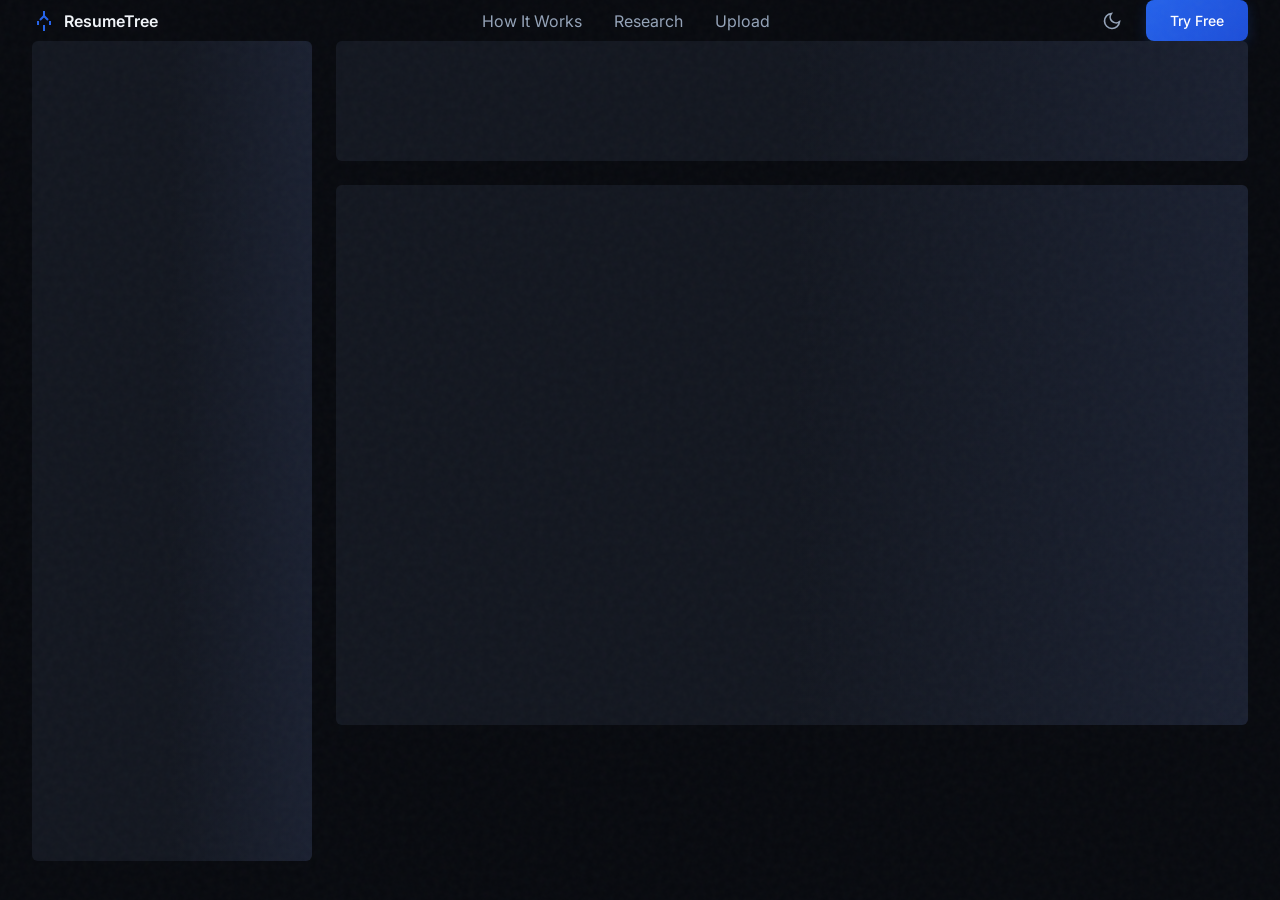
==== frontend/results.html @ 49d578b4 "api linked" ====
<!DOCTYPE html>
<html lang="en" class="dark">
<head>
    <meta charset="UTF-8">
    <meta name="viewport" content="width=device-width, initial-scale=1.0">
    <title>Evaluation Results - ResumeTree</title>
    <link href="https://fonts.googleapis.com/css2?family=Fraunces:ital,wght@0,700;1,300&family=Inter:wght@400;500;600;700&family=JetBrains+Mono:wght@400;600&display=swap" rel="stylesheet">
    <link rel="stylesheet" href="css/global.css">
</head>
<body class="bg-base text-primary font-body antialiased min-h-screen col transition-colors">
    <div class="noise-overlay"></div>
    
<nav class="navbar" id="navbar">
  <div class="nav-container row space-between items-center px-lg h-16 w-full max-w-7xl mx-auto">
    <a href="index.html" class="logo row items-center gap-2 text-primary font-600 font-body">
      <svg width="24" height="24" viewBox="0 0 24 24" fill="none" stroke="var(--blue-500)" stroke-width="2"><path d="M12 22v-6"></path><path d="M16 11l-4-4-4 4"></path><path d="M12 2v5"></path><path d="M6 16v-4"></path><path d="M18 16v-4"></path></svg>
      ResumeTree
    </a>
    <div class="nav-links row gap-8 display-md">
      <a href="howitworks.html" class="text-secondary hover-primary">How It Works</a>
      <a href="research.html" class="text-secondary hover-primary">Research</a>
      <a href="upload.html" class="text-secondary hover-primary">Upload</a>
    </div>
    <div class="nav-actions row items-center gap-4">
      <button id="theme-toggle" class="icon-btn text-secondary hover-primary">
        <svg id="moon-icon" viewBox="0 0 24 24" width="20" height="20" fill="none" stroke="currentColor" stroke-width="2"><path d="M21 12.79A9 9 0 1 1 11.21 3 7 7 0 0 0 21 12.79z"></path></svg>
        <svg id="sun-icon" viewBox="0 0 24 24" width="20" height="20" fill="none" stroke="currentColor" stroke-width="2" style="display:none;"><circle cx="12" cy="12" r="5"></circle><line x1="12" y1="1" x2="12" y2="3"></line><line x1="12" y1="21" x2="12" y2="23"></line><line x1="4.22" y1="4.22" x2="5.64" y2="5.64"></line><line x1="18.36" y1="18.36" x2="19.78" y2="19.78"></line><line x1="1" y1="12" x2="3" y2="12"></line><line x1="21" y1="12" x2="23" y2="12"></line><line x1="4.22" y1="19.78" x2="5.64" y2="18.36"></line><line x1="18.36" y1="5.64" x2="19.78" y2="4.22"></line></svg>
      </button>
      <a href="upload.html" class="btn btn-primary">Try Free</a>
    </div>
  </div>
</nav>
<div id="toast-container" class="fixed bottom-lg right-lg col gap-2 z-50"></div>

    <main id="main-content" class="flex-1 w-full relative z-10 page-transition pt-16">
        
<div id="results-skeleton" class="row h-full w-full gap-6 px-lg pt-4" style="height: calc(100vh - 80px);">
    <div class="skeleton" style="width: 280px; height: 100%;"></div>
    <div class="col flex-1 gap-6">
        <div class="skeleton" style="width: 100%; height: 120px;"></div>
        <div class="skeleton" style="width: 100%; height: 60vh;"></div>
    </div>
</div>

<div id="results-content" class="row h-full w-full max-w-[1400px] mx-auto gap-8 px-4 md:px-lg hidden relative">
    
    <!-- Left Sidebar: Tree Visualizer -->
    <aside class="w-[280px] h-full fixed md:relative bottom-0 bg-surface md:bg-transparent z-40 border-r border-border md:border-none p-4 md:p-0 col overflow-y-auto" style="max-height: 80vh;">
        <h3 class="font-600 text-sm mb-4 text-tertiary tracking-wider uppercase">Resume Tree</h3>
        <div id="tree-container" class="col gap-1 text-sm font-mono">
            <!-- Populated by JS -->
        </div>
    </aside>

    <!-- Main Panel -->
    <div class="flex-1 col pb-xl gap-8">
        
        <!-- Top Bar content implicitly handled by page structure -->
        <header class="row space-between items-center card border-blue-500/30" style="background: linear-gradient(135deg, rgba(37,99,235,0.05) 0%, var(--bg-card) 100%);">
            <div>
                <h1 id="cand-name" class="font-display text-3xl text-primary font-400">Candidate Evaluation</h1>
                <p id="cand-role" class="text-secondary mt-1">Mid Level Backend Engineer</p>
            </div>
            <div class="row gap-4">
                <a href="feedback.html" class="btn btn-primary shadow-glow">Get Feedback &rarr;</a>
            </div>
        </header>

        <!-- Dashboard -->
        <div class="row flex-wrap gap-8">
            <!-- Gauge Card -->
            <div class="card col items-center justify-center p-8 w-full md:w-auto">
                <div class="relative w-[200px] h-[200px]">
                    <svg viewBox="0 0 100 100" class="w-full h-full transform -rotate-90 stroke-current text-border">
                        <circle cx="50" cy="50" r="40" fill="none" stroke-width="8" />
                    </svg>
                    <svg viewBox="0 0 100 100" class="absolute top-0 left-0 w-full h-full transform -rotate-90 stroke-current">
                        <circle id="score-arc" cx="50" cy="50" r="40" fill="none" stroke-width="8" stroke-linecap="round" stroke-dasharray="251.2" stroke-dashoffset="251.2" />
                    </svg>
                    <div class="absolute top-0 left-0 w-full h-full col items-center justify-center">
                        <div class="row items-baseline"><span id="score-text" class="font-mono font-600 text-5xl">0</span><span class="text-tertiary">/100</span></div>
                        <span id="score-status" class="text-xs font-500 tracking-wide mt-1">Evaluating...</span>
                    </div>
                </div>
            </div>

            <!-- Dimensions -->
            <div class="card flex-1 col justify-center py-6 px-8 gap-6">
                <h3 class="font-600 text-sm mb-2 text-primary">Dimension Scores</h3>
                <div id="dimensions-container" class="col gap-4">
                    <!-- Populated by JS -->
                </div>
            </div>
        </div>

        <!-- Requirements -->
        <div class="col mt-8">
            <h2 class="font-600 text-xl mb-6 text-primary">Requirement Alignment</h2>
            <div class="col gap-4" id="reqs-container">
                <!-- Populated by JS -->
            </div>
        </div>
    </div>
</div>

    </main>
    
    <script src="js/global.js"></script>
    <script src="js/api.js"></script>
    <script src="js/pages/results.js"></script>
</body>
</html>
---- frontend/css/global.css ----
:root {
  --bg-base: #080A0F; --bg-surface: #0D1017; --bg-card: #131720; --bg-elevated: #1A2030; --bg-border: #1E2535;
  --blue-500: #2563EB; --blue-400: #3B82F6; --blue-glow: rgba(37,99,235,0.2);
  --mint-500: #10B981; --mint-400: #34D399; --amber-500: #F59E0B; --red-500: #EF4444; --purple-500: #8B5CF6;
  --text-primary: #F1F5F9; --text-secondary: #94A3B8; --text-tertiary: #475569; --text-accent: #3B82F6;
  --ease-out: cubic-bezier(0,0,0.2,1); --ease-spring: cubic-bezier(0.34,1.56,0.64,1); --ease-smooth: cubic-bezier(0.25,0.46,0.45,0.94);
}
:root.light {
  --bg-base: #FAFAFA; --bg-surface: #FFFFFF; --bg-card: #F8FAFC; --bg-elevated: #F1F5F9; --bg-border: #E2E8F0;
  --text-primary: #0F172A; --text-secondary: #475569; --text-tertiary: #94A3B8;
}
* { margin:0; padding:0; box-sizing: border-box; transition: background-color 300ms, border-color 300ms, color 300ms; }
html { scroll-behavior: smooth; }
body { background: var(--bg-base); color: var(--text-primary); font-family: 'Inter', sans-serif; -webkit-font-smoothing: antialiased; }
::selection { background: var(--blue-glow); color: var(--text-primary); }
::-webkit-scrollbar { width: 6px; }
::-webkit-scrollbar-track { background: var(--bg-base); }
::-webkit-scrollbar-thumb { background: var(--bg-border); border-radius: 3px; }
::-webkit-scrollbar-thumb:hover { background: var(--blue-500); }
*:focus-visible { outline: 2px solid var(--blue-400); outline-offset: 2px; }

/* Utilities */
.col { display: flex; flex-direction: column; } .row { display: flex; flex-direction: row; }
.items-center { align-items: center; } .items-start { align-items: flex-start; } .justify-center { justify-content: center; } .space-between { justify-content: space-between; }
.flex-1 { flex: 1; } .w-full { width: 100%; } .h-full { height: 100%; } .h-screen { height: 100vh; }
.max-w-7xl { max-width: 1280px; } .max-w-3xl { max-width: 760px; } .max-w-md { max-width: 560px; } .mx-auto { margin-left: auto; margin-right: auto; }
.gap-2 { gap: 8px; } .gap-4 { gap: 16px; } .gap-6 { gap: 24px; } .gap-8 { gap: 32px; }
.p-4 { padding: 16px; } .p-6 { padding: 24px; } .p-8 { padding: 32px; } .px-lg { padding-left: 32px; padding-right: 32px; }
.py-lg { padding-top: 32px; padding-bottom: 32px; } .pt-xl { padding-top: 64px; } .pb-xl { padding-bottom: 64px; }
.mt-4 { margin-top: 16px; } .mt-8 { margin-top: 32px; } .mb-2 { margin-bottom: 8px; } .mb-4 { margin-bottom: 16px; } .mb-8 { margin-bottom: 32px; }
.mt-xl { margin-top: 64px; } .mb-xl { margin-bottom: 64px; }
.text-center { text-align: center; }
.font-display { font-family: 'Fraunces', serif; } .font-body { font-family: 'Inter', sans-serif; } .font-mono { font-family: 'JetBrains Mono', monospace; font-size: 13px; }
.text-xs { font-size: 12px; } .text-sm { font-size: 14px; } .text-base { font-size: 16px; } .text-lg { font-size: 20px; } .text-xl { font-size: 24px; } .text-2xl { font-size: 32px; }
.font-500 { font-weight: 500; } .font-600 { font-weight: 600; }
.text-primary { color: var(--text-primary); } .text-secondary { color: var(--text-secondary); } .text-tertiary { color: var(--text-tertiary); } .text-accent { color: var(--text-accent); }
.text-red { color: var(--red-500); } .text-amber { color: var(--amber-500); } .text-mint { color: var(--mint-500); } .text-blue { color: var(--blue-500); }
.bg-base { background: var(--bg-base); } .bg-surface { background: var(--bg-surface); } .bg-card { background: var(--bg-card); border: 1px solid var(--bg-border); }
.border-b { border-bottom: 1px solid var(--bg-border); } .border-t { border-top: 1px solid var(--bg-border); } .border { border: 1px solid var(--bg-border); }
.rounded-sm { border-radius: 6px; } .rounded-md { border-radius: 10px; } .rounded-lg { border-radius: 16px; } .rounded-full { border-radius: 999px; }
.relative { position: relative; } .absolute { position: absolute; } .fixed { position: fixed; }
.z-10 { z-index: 10; } .z-50 { z-index: 50; }
.hidden { display: none !important; }
a { text-decoration: none; color: inherit; } .cursor-pointer { cursor: pointer; } 
ul { list-style: none; }

/* Effects */
.noise-overlay { position: fixed; top: 0; left: 0; width: 100vw; height: 100vh; pointer-events: none; z-index: 50; opacity: 0.03; background-image: url('data:image/svg+xml;utf8,%3Csvg viewBox="0 0 200 200" xmlns="http://www.w3.org/2000/svg"%3E%3Cfilter id="noiseFilter"%3E%3CfeTurbulence type="fractalNoise" baseFrequency="0.65" numOctaves="3" stitchTiles="stitch"/%3E%3C/filter%3E%3Crect width="100%25" height="100%25" filter="url(%23noiseFilter)"/%3E%3C/svg%3E'); }
.glass-nav { background: rgba(13, 16, 23, 0.7); backdrop-filter: blur(20px); border-bottom: 1px solid var(--bg-border); position: fixed; top:0; width:100%; z-index: 40; transition: background 0.3s, border-color 0.3s; }
.glass-nav.scrolled { background: rgba(13, 16, 23, 0.95); }
.light .glass-nav { background: rgba(255, 255, 255, 0.7); } .light .glass-nav.scrolled { background: rgba(255, 255, 255, 0.95); }

/* Components */
.btn { display: inline-flex; align-items: center; justify-center; padding: 12px 24px; border-radius: 8px; font-weight: 500; font-size: 14px; cursor: pointer; transition: all 150ms var(--ease-out); border:none; color: white;}
.btn-primary { background: linear-gradient(135deg, var(--blue-500), #1D4ED8); box-shadow: 0 4px 14px var(--blue-glow); }
.btn-primary:hover { background: var(--blue-400); box-shadow: 0 0 24px rgba(37,99,235,0.4); transform: translateY(-1px); }
.btn-primary:active { transform: translateY(0); }
.btn-ghost { background: transparent; border: 1px solid var(--bg-border); color: var(--text-primary); }
.btn-ghost:hover { background: var(--bg-elevated); }
.btn-danger { background: rgba(239,68,68,0.1); border: 1px solid rgba(239,68,68,0.3); color: var(--red-500); }
.icon-btn { background: transparent; border: none; padding: 8px; border-radius: 6px; cursor: pointer; color: var(--text-secondary); transition: background 150ms var(--ease-out); display: flex; align-items: center; justify-content: center; }
.icon-btn:hover { background: var(--bg-elevated); color: var(--text-primary); }

.card { background: var(--bg-card); border: 1px solid var(--bg-border); border-radius: 12px; padding: 24px; transition: all 200ms var(--ease-out); }
.card-hover:hover { background: var(--bg-elevated); border-color: rgba(37,99,235,0.3); box-shadow: 0 8px 32px rgba(0,0,0,0.3); }

/* Animations */
.animate-in { opacity: 0; transform: translateY(24px); animation: fadeUp 500ms var(--ease-out) forwards; }
@keyframes fadeUp { to { opacity: 1; transform: translateY(0); } }
.page-transition { opacity: 0; transform: translateY(8px); animation: pageEnter 300ms var(--ease-out) 50ms forwards; }
@keyframes pageEnter { to { opacity: 1; transform: translateY(0); } }

.skeleton { background: linear-gradient(90deg, var(--bg-card) 25%, var(--bg-elevated) 50%, var(--bg-card) 75%); background-size: 200% 100%; animation: shimmer 1.5s infinite; border-radius: 6px; min-height: 20px;}
@keyframes shimmer { 0% { background-position: 200% 0; } 100% { background-position: -200% 0; } }

/* Badges */
.badge { padding: 3px 10px; border-radius: 20px; font-weight: 500; font-size: 11px; white-space: nowrap; }
.badge-full { background: rgba(16,185,129,0.12); border: 1px solid rgba(16,185,129,0.3); color: var(--mint-400); }
.badge-partial { background: rgba(245,158,11,0.12); border: 1px solid rgba(245,158,11,0.3); color: var(--amber-500); }
.badge-none { background: rgba(239,68,68,0.12); border: 1px solid rgba(239,68,68,0.3); color: var(--red-500); }
.badge-high { background: var(--red-500); color: white; } .badge-medium { background: var(--amber-500); color: white; } .badge-low { background: var(--text-tertiary); color: white; }

/* Chips */
.chip { font-family: 'JetBrains Mono', monospace; font-size: 11px; border-radius: 4px; padding: 2px 8px; font-weight: 600; display: inline-block; white-space: nowrap;}
.chip-exp { background: rgba(37,99,235,0.1); border: 1px solid rgba(37,99,235,0.3); color: var(--blue-400); }
.chip-proj { background: rgba(139,92,246,0.1); border: 1px solid rgba(139,92,246,0.3); color: var(--purple-500); }
.chip-edu { background: rgba(16,185,129,0.1); border: 1px solid rgba(16,185,129,0.3); color: var(--mint-400); }
.chip-skill { background: rgba(245,158,11,0.1); border: 1px solid rgba(245,158,11,0.3); color: var(--amber-500); }

/* Toasts */
.toast { background: var(--bg-elevated); border: 1px solid var(--bg-border); padding: 16px; border-radius: 8px; box-shadow: 0 8px 32px rgba(0,0,0,0.3); transform: translateY(100px); opacity: 0; animation: toastIn 300ms var(--ease-spring) forwards; position: relative; overflow: hidden; min-width: 250px;}
.toast.out { animation: toastOut 300ms var(--ease-in) forwards; }
@keyframes toastIn { to { transform: translateY(0); opacity: 1; } } @keyframes toastOut { to { transform: translateY(50px); opacity: 0; } }
.toast-progress { position: absolute; bottom: 0; left: 0; height: 3px; background: var(--blue-500); width: 100%; transition: width linear; }
.toast.success .toast-progress { background: var(--mint-500); } .toast.error .toast-progress { background: var(--red-500); }

/* Specific Overrides */
input, textarea { background: var(--bg-card); border: 1px solid var(--bg-border); border-radius: 8px; padding: 14px 16px; color: var(--text-primary); font-family: 'Inter', sans-serif; resize: vertical; transition: border-color 0ms, box-shadow 0ms; }
input:focus, textarea:focus { outline: none; border-color: var(--blue-400); box-shadow: 0 0 0 4px var(--blue-glow); }

@media (max-width: 768px) { .display-md { display: none !important; } }
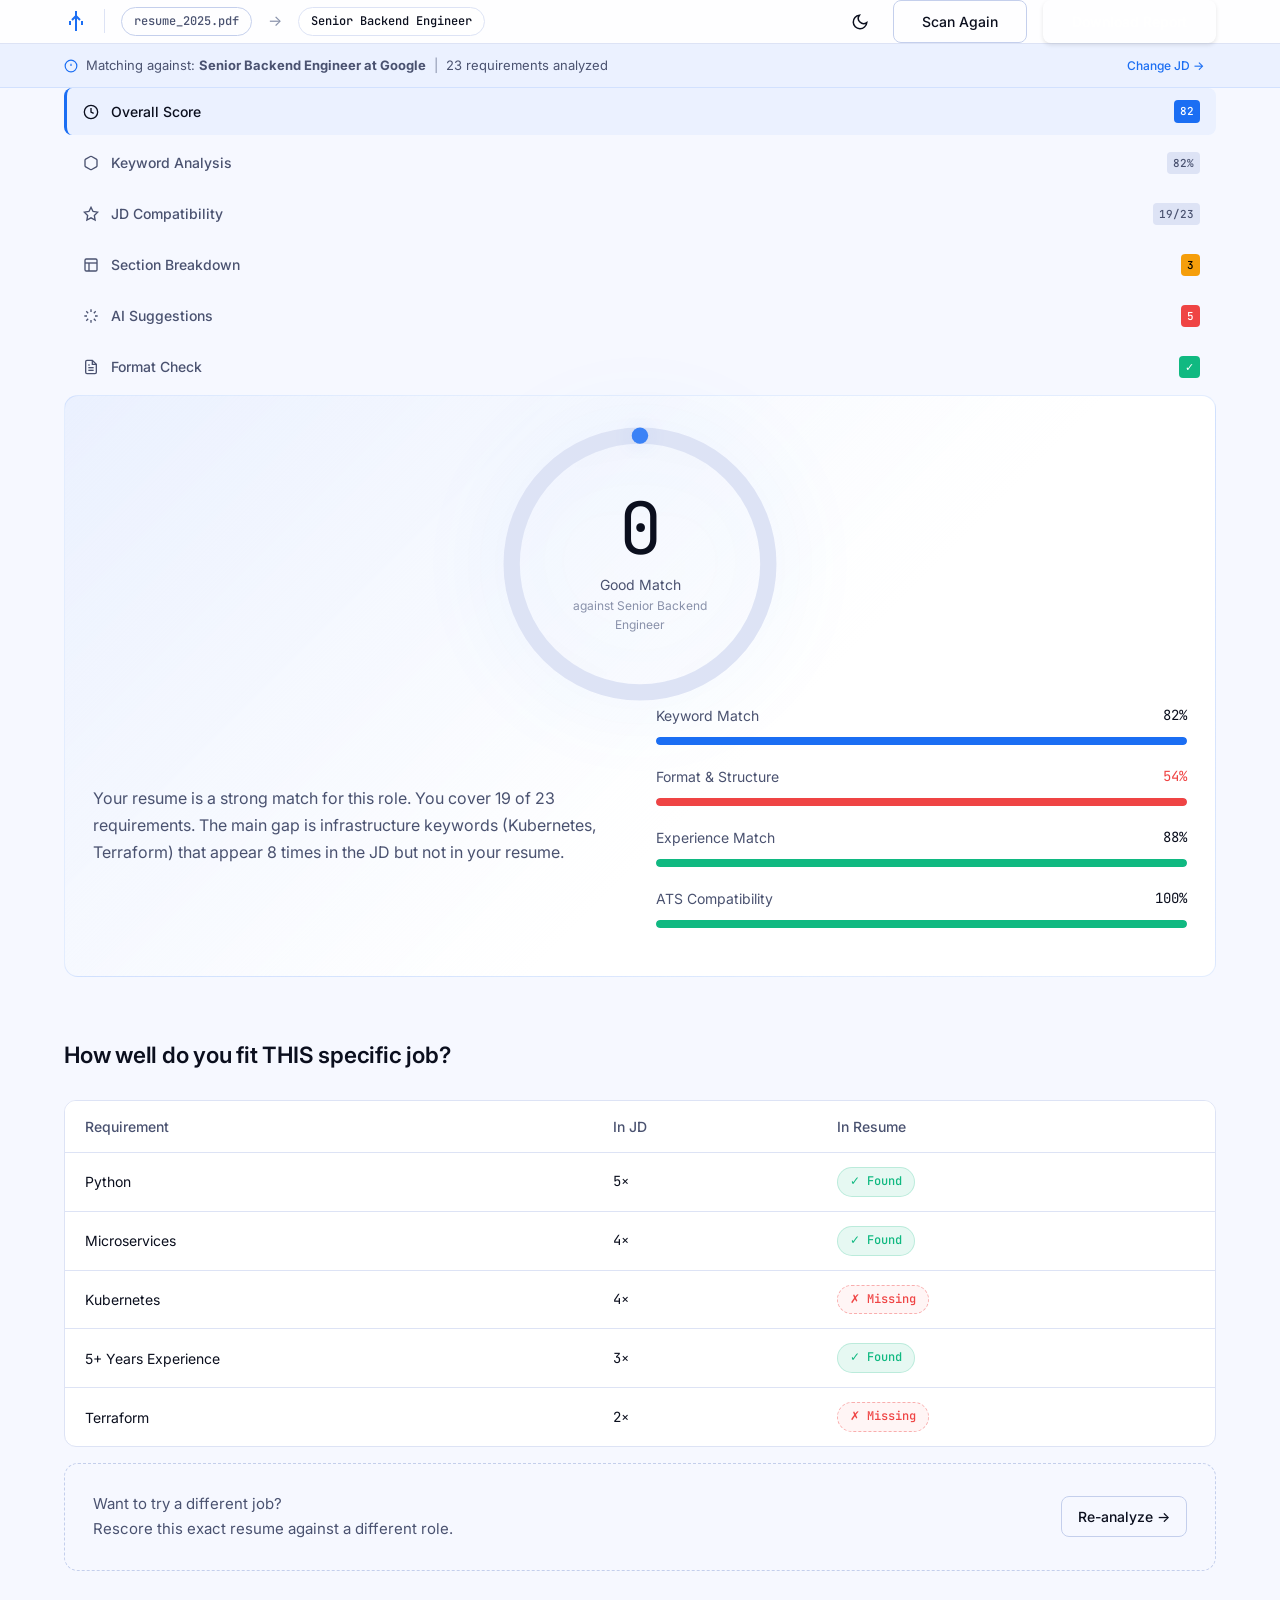
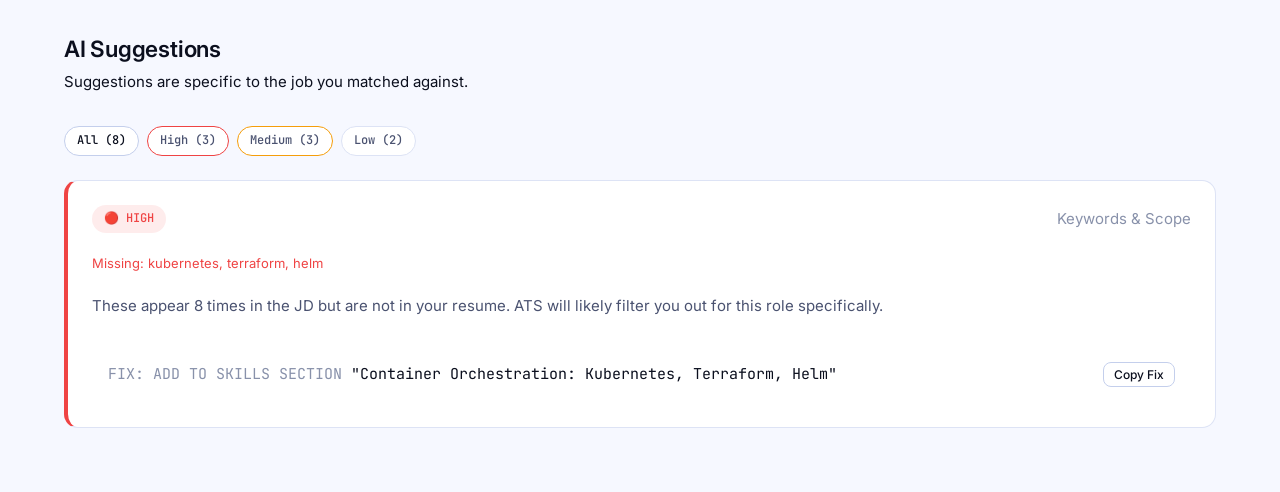
==== commit 4c994d7e: "frontend updated yet to complete" ====
--- a/frontend/results.html
+++ b/frontend/results.html
@@ -1,112 +1,285 @@
 <!DOCTYPE html>
-<html lang="en" class="dark">
+<html lang="en">
 <head>
-    <meta charset="UTF-8">
-    <meta name="viewport" content="width=device-width, initial-scale=1.0">
-    <title>Evaluation Results - ResumeTree</title>
-    <link href="https://fonts.googleapis.com/css2?family=Fraunces:ital,wght@0,700;1,300&family=Inter:wght@400;500;600;700&family=JetBrains+Mono:wght@400;600&display=swap" rel="stylesheet">
-    <link rel="stylesheet" href="css/global.css">
+  <meta charset="UTF-8">
+  <meta name="viewport" content="width=device-width, initial-scale=1.0">
+  <title>Match Results · ResumeTree</title>
+  
+  <script>
+    const saved = localStorage.getItem('resumetree-theme');
+    const system = window.matchMedia('(prefers-color-scheme: dark)').matches ? 'dark' : 'light';
+    if ((saved || system) === 'dark') document.documentElement.classList.add('dark');
+  </script>
+
+  <style>
+    :root { --base: #F6F8FF; --t1: #0B0F1E; }
+    :root.dark { --base: #07090F; --t1: #ECF0FA; }
+    body { background-color: var(--base); color: var(--t1); margin: 0; }
+  </style>
+
+  <link href="https://fonts.googleapis.com/css2?family=Instrument+Serif:ital@0;1&family=Inter:wght@400;500;600;700&family=JetBrains+Mono:wght@400;600&display=swap" rel="stylesheet">
+  <link rel="stylesheet" href="css/design-system.css">
+  <link rel="stylesheet" href="css/layout.css">
+  <link rel="stylesheet" href="css/components.css">
+  <link rel="stylesheet" href="css/animations.css">
+
+  <style>
+    .dashboard-layout { display: grid; grid-template-columns: 280px 1fr; gap: 40px; }
+    @media (max-width: 1023px) { .dashboard-layout { grid-template-columns: 1fr; } .sidebar { display: none; } }
+
+    .top-bar-sticky { position: sticky; top: 0; background: rgba(var(--surface-rgb, 12, 15, 25), 0.85); backdrop-filter: blur(20px); border-bottom: 1px solid var(--border); z-index: 100; }
+    .dark .top-bar-sticky { background: rgba(12, 15, 25, 0.85); }
+    html:not(.dark) .top-bar-sticky { background: rgba(255, 255, 255, 0.85); }
+
+    .jd-context-strip { background: var(--brand-soft); border-bottom: 1px solid var(--brand-glow); padding: 10px 0; font-size: 13px; }
+
+    .sidebar nav a { display: flex; align-items: center; justify-content: space-between; padding: 12px 16px; color: var(--t2); text-decoration: none; border-radius: 8px; font-size: 14px; font-weight: 500; border-left: 3px solid transparent; transition: background var(--t-fast); margin-bottom: 4px; }
+    .sidebar nav a:hover { background: var(--elevated); color: var(--t1); }
+    .sidebar nav a.active { background: var(--brand-soft); color: var(--t1); border-left: 3px solid var(--brand); }
+    .nav-badge { font-family: var(--font-mono); font-size: 11px; padding: 2px 6px; border-radius: 4px; background: var(--border); color: var(--t2); }
+    .sidebar nav a.active .nav-badge { background: var(--brand); color: #fff; }
+
+    /* Gauge Arc */
+    .gauge-wrapper { position: relative; width: 280px; height: 280px; margin: 0 auto; filter: drop-shadow(0 0 40px var(--brand-glow)); }
+    .gauge-svg { transform: rotate(-90deg); width: 100%; height: 100%; overflow: visible; }
+    .gauge-value { position: absolute; top: 50%; left: 50%; transform: translate(-50%, -50%); text-align: center; }
+    .gauge-number { font-family: var(--font-mono); font-size: 72px; font-weight: 400; line-height: 1; }
+
+    /* Dimension Bars */
+    .dim-bar-wrapper { margin-bottom: 20px; }
+    .dim-bar-title { display: flex; justify-content: space-between; margin-bottom: 10px; font-size: 14px; }
+    .dim-bar-track { width: 100%; height: 8px; background: var(--border); border-radius: 99px; overflow: hidden; }
+    .dim-bar-fill { height: 100%; border-radius: 99px; }
+
+    /* Data Table */
+    .data-table { width: 100%; border-collapse: separate; border-spacing: 0; background: var(--card); border-radius: 12px; border: 1px solid var(--border); overflow: hidden; }
+    .data-table th, .data-table td { padding: 14px 20px; border-bottom: 1px solid var(--border); text-align: left; font-size: 14px; }
+    .data-table th { background: var(--surface); color: var(--t2); font-weight: 500; }
+    .data-table tr:last-child td { border-bottom: none; }
+  </style>
 </head>
-<body class="bg-base text-primary font-body antialiased min-h-screen col transition-colors">
-    <div class="noise-overlay"></div>
-    
-<nav class="navbar" id="navbar">
-  <div class="nav-container row space-between items-center px-lg h-16 w-full max-w-7xl mx-auto">
-    <a href="index.html" class="logo row items-center gap-2 text-primary font-600 font-body">
-      <svg width="24" height="24" viewBox="0 0 24 24" fill="none" stroke="var(--blue-500)" stroke-width="2"><path d="M12 22v-6"></path><path d="M16 11l-4-4-4 4"></path><path d="M12 2v5"></path><path d="M6 16v-4"></path><path d="M18 16v-4"></path></svg>
-      ResumeTree
-    </a>
-    <div class="nav-links row gap-8 display-md">
-      <a href="howitworks.html" class="text-secondary hover-primary">How It Works</a>
-      <a href="research.html" class="text-secondary hover-primary">Research</a>
-      <a href="upload.html" class="text-secondary hover-primary">Upload</a>
-    </div>
-    <div class="nav-actions row items-center gap-4">
-      <button id="theme-toggle" class="icon-btn text-secondary hover-primary">
-        <svg id="moon-icon" viewBox="0 0 24 24" width="20" height="20" fill="none" stroke="currentColor" stroke-width="2"><path d="M21 12.79A9 9 0 1 1 11.21 3 7 7 0 0 0 21 12.79z"></path></svg>
-        <svg id="sun-icon" viewBox="0 0 24 24" width="20" height="20" fill="none" stroke="currentColor" stroke-width="2" style="display:none;"><circle cx="12" cy="12" r="5"></circle><line x1="12" y1="1" x2="12" y2="3"></line><line x1="12" y1="21" x2="12" y2="23"></line><line x1="4.22" y1="4.22" x2="5.64" y2="5.64"></line><line x1="18.36" y1="18.36" x2="19.78" y2="19.78"></line><line x1="1" y1="12" x2="3" y2="12"></line><line x1="21" y1="12" x2="23" y2="12"></line><line x1="4.22" y1="19.78" x2="5.64" y2="18.36"></line><line x1="18.36" y1="5.64" x2="19.78" y2="4.22"></line></svg>
-      </button>
-      <a href="upload.html" class="btn btn-primary">Try Free</a>
+<body>
+
+  <!-- Blurred Top Bar -->
+  <div class="top-bar-sticky">
+    <div class="container flex justify-between items-center py-4">
+      <div class="flex items-center gap-4">
+        <a href="index.html" class="logo">
+          <svg width="24" height="24" viewBox="0 0 24 24" fill="none" stroke="var(--brand)" stroke-width="2"><path d="M12 22V2M16 11l-4-4-4 4M6 16v-4M18 16v-4"/></svg>
+        </a>
+        <div style="height: 24px; width: 1px; background: var(--border);"></div>
+        <span class="pill mono-text" style="background:transparent; border-color:var(--border-hi);">resume_2025.pdf</span>
+        <span class="text-t3">→</span>
+        <span class="pill mono-text" style="color:var(--t1);">Senior Backend Engineer</span>
+      </div>
+      <div class="flex items-center gap-4">
+        <button class="btn btn-ghost theme-toggle-btn" style="padding: 8px; border:none;" aria-label="Toggle Theme">
+          <svg class="icon-sun" width="18" height="18" viewBox="0 0 24 24" fill="none" stroke="currentColor" stroke-width="2"><circle cx="12" cy="12" r="5"></circle><line x1="12" y1="1" x2="12" y2="3"></line><line x1="12" y1="21" x2="12" y2="23"></line><line x1="4.22" y1="4.22" x2="5.64" y2="5.64"></line><line x1="18.36" y1="18.36" x2="19.78" y2="19.78"></line><line x1="1" y1="12" x2="3" y2="12"></line><line x1="21" y1="12" x2="23" y2="12"></line><line x1="4.22" y1="19.78" x2="5.64" y2="18.36"></line><line x1="18.36" y1="5.64" x2="19.78" y2="4.22"></line></svg>
+          <svg class="icon-moon" width="18" height="18" viewBox="0 0 24 24" fill="none" stroke="currentColor" stroke-width="2"><path d="M21 12.79A9 9 0 1 1 11.21 3 7 7 0 0 0 21 12.79z"></path></svg>
+        </button>
+        <button class="btn btn-ghost" onclick="window.location.href='index.html'">Scan Again</button>
+        <button class="btn btn-primary" onclick="window.print()">Download Report</button>
+      </div>
     </div>
   </div>
-</nav>
-<div id="toast-container" class="fixed bottom-lg right-lg col gap-2 z-50"></div>
-
-    <main id="main-content" class="flex-1 w-full relative z-10 page-transition pt-16">
+
+  <!-- JD Context Strip -->
+  <div class="jd-context-strip">
+    <div class="container flex justify-between items-center text-t2">
+      <div class="flex items-center gap-2">
+        <svg width="14" height="14" viewBox="0 0 24 24" fill="none" stroke="var(--brand)" stroke-width="2"><circle cx="12" cy="12" r="10"></circle><line x1="12" y1="8" x2="12" y2="12"></line><line x1="12" y1="16" x2="12.01" y2="16"></line></svg>
+        <span>Matching against: <strong class="text-brand">Senior Backend Engineer at Google</strong></span>
+        <span class="text-t3 mx-2">|</span>
+        <span>23 requirements analyzed</span>
+      </div>
+      <div style="position: relative;">
+        <button class="btn btn-ghost" style="padding: 4px 12px; font-size: 12px; border: none; color: var(--brand);" onclick="document.getElementById('change-jd-flyout').classList.toggle('hidden')">Change JD →</button>
+        <div id="change-jd-flyout" class="card hidden" style="position: absolute; right: 0; top: 100%; width: 360px; z-index: 50; padding: 20px;">
+          <p class="font-500 mb-2">Re-score with different JD</p>
+          <textarea class="textarea mono-text mb-4" style="height: 120px; font-size: 12px;" placeholder="Paste new JD here..."></textarea>
+          <button class="btn btn-primary w-full" onclick="location.reload()">Re-analyze →</button>
+        </div>
+      </div>
+    </div>
+  </div>
+
+  <main class="container mt-12 mb-32">
+    <div class="dashboard-layout">
+      <!-- Sticky Sidebar -->
+      <aside class="sidebar">
+        <div style="position: sticky; top: 160px;">
+          <nav>
+            <a href="#overall" class="active">
+              <div class="flex items-center gap-3"><svg width="16" height="16" viewBox="0 0 24 24" fill="none" stroke="currentColor" stroke-width="2"><circle cx="12" cy="12" r="10"></circle><polyline points="12 6 12 12 16 14"></polyline></svg> Overall Score</div>
+              <span class="nav-badge">82</span>
+            </a>
+            <a href="#keywords">
+              <div class="flex items-center gap-3"><svg width="16" height="16" viewBox="0 0 24 24" fill="none" stroke="currentColor" stroke-width="2"><path d="M21 16V8a2 2 0 0 0-1-1.73l-7-4a2 2 0 0 0-2 0l-7 4A2 2 0 0 0 3 8v8a2 2 0 0 0 1 1.73l7 4a2 2 0 0 0 2 0l7-4A2 2 0 0 0 21 16z"></path></svg> Keyword Analysis</div>
+              <span class="nav-badge">82%</span>
+            </a>
+            <a href="#jdcompat">
+              <div class="flex items-center gap-3"><svg width="16" height="16" viewBox="0 0 24 24" fill="none" stroke="currentColor" stroke-width="2"><polygon points="12 2 15.09 8.26 22 9.27 17 14.14 18.18 21.02 12 17.77 5.82 21.02 7 14.14 2 9.27 8.91 8.26 12 2"></polygon></svg> JD Compatibility</div>
+              <span class="nav-badge">19/23</span>
+            </a>
+            <a href="#breakdown">
+              <div class="flex items-center gap-3"><svg width="16" height="16" viewBox="0 0 24 24" fill="none" stroke="currentColor" stroke-width="2"><rect x="3" y="3" width="18" height="18" rx="2" ry="2"></rect><line x1="3" y1="9" x2="21" y2="9"></line><line x1="9" y1="21" x2="9" y2="9"></line></svg> Section Breakdown</div>
+              <span class="nav-badge" style="background:var(--average); color:#000;">3</span>
+            </a>
+            <a href="#suggestions">
+              <div class="flex items-center gap-3"><svg width="16" height="16" viewBox="0 0 24 24" fill="none" stroke="currentColor" stroke-width="2"><path d="M12 2v4M12 18v4M4.93 4.93l2.83 2.83M16.24 16.24l2.83 2.83M2 12h4M18 12h4M4.93 19.07l2.83-2.83M16.24 7.76l2.83-2.83"></path></svg> AI Suggestions</div>
+              <span class="nav-badge" style="background:var(--poor); color:#fff;">5</span>
+            </a>
+            <a href="#format">
+              <div class="flex items-center gap-3"><svg width="16" height="16" viewBox="0 0 24 24" fill="none" stroke="currentColor" stroke-width="2"><path d="M14 2H6a2 2 0 0 0-2 2v16a2 2 0 0 0 2 2h12a2 2 0 0 0 2-2V8z"></path><polyline points="14 2 14 8 20 8"></polyline><line x1="16" y1="13" x2="8" y2="13"></line><line x1="16" y1="17" x2="8" y2="17"></line><polyline points="10 9 9 9 8 9"></polyline></svg> Format Check</div>
+              <span class="nav-badge" style="background:var(--excellent); color:#fff;">✓</span>
+            </a>
+          </nav>
+        </div>
+      </aside>
+
+      <!-- Main Content Area -->
+      <div>
         
-<div id="results-skeleton" class="row h-full w-full gap-6 px-lg pt-4" style="height: calc(100vh - 80px);">
-    <div class="skeleton" style="width: 280px; height: 100%;"></div>
-    <div class="col flex-1 gap-6">
-        <div class="skeleton" style="width: 100%; height: 120px;"></div>
-        <div class="skeleton" style="width: 100%; height: 60vh;"></div>
+        <!-- hero Score -->
+        <section id="overall" class="mb-16 animate-on-scroll card" style="border:1px solid var(--brand-glow); background:linear-gradient(135deg, var(--brand-soft) 0%, var(--card) 60%);">
+          <div id="hero-gauge" class="gauge-wrapper mb-8">
+            <svg class="gauge-svg" viewBox="0 0 240 240">
+              <circle cx="120" cy="120" r="110" fill="none" stroke="var(--border)" stroke-width="14"></circle>
+              <!-- Animated Circle -->
+              <circle id="gauge-circle" cx="120" cy="120" r="110" fill="none" stroke="var(--good)" stroke-width="14" stroke-dasharray="0 692" stroke-linecap="round" style="filter: drop-shadow(0 0 8px var(--brand-glow));"></circle>
+            </svg>
+            <div class="gauge-value">
+              <div id="gauge-score" class="gauge-number text-t1 font-mono" data-score="82">0</div>
+              <div class="text-t2 font-500 mt-2" style="font-size:14px;">Good Match</div>
+              <div class="text-t3 mt-1" style="font-size:12px;">against Senior Backend Engineer</div>
+            </div>
+          </div>
+
+          <div class="grid-2 gap-8 text-left mx-auto">
+            <div class="flex-col justify-center">
+              <p class="text-t2" style="font-size:16px; line-height:1.7;">
+                Your resume is a strong match for this role. You cover 19 of 23 requirements. The main gap is infrastructure keywords (Kubernetes, Terraform) that appear 8 times in the JD but not in your resume.
+              </p>
+            </div>
+            
+            <div class="flex-col gap-1">
+              <div class="dim-bar-wrapper">
+                <div class="dim-bar-title"><span class="text-t2" title="Click to see breakdown">Keyword Match</span> <span class="mono-text">82%</span></div>
+                <div class="dim-bar-track"><div class="dim-bar-fill bg-brand" data-width="82%" style="background:var(--brand);"></div></div>
+              </div>
+              <div class="dim-bar-wrapper">
+                <div class="dim-bar-title"><span class="text-t2" title="Click to see breakdown">Format & Structure</span> <span class="mono-text" style="color:var(--poor);">54%</span></div>
+                <div class="dim-bar-track"><div class="dim-bar-fill" data-width="54%" style="background:var(--poor);"></div></div>
+              </div>
+              <div class="dim-bar-wrapper">
+                <div class="dim-bar-title"><span class="text-t2" title="Click to see breakdown">Experience Match</span> <span class="mono-text">88%</span></div>
+                <div class="dim-bar-track"><div class="dim-bar-fill" data-width="88%" style="background:var(--excellent);"></div></div>
+              </div>
+              <div class="dim-bar-wrapper">
+                <div class="dim-bar-title"><span class="text-t2" title="Click to see breakdown">ATS Compatibility</span> <span class="mono-text">100%</span></div>
+                <div class="dim-bar-track"><div class="dim-bar-fill" data-width="100%" style="background:var(--excellent);"></div></div>
+              </div>
+            </div>
+          </div>
+        </section>
+
+        <!-- JD Compatibility -->
+        <section id="jdcompat" class="mb-16 animate-on-scroll">
+          <h2 class="display-title-normal mb-8">How well do you fit THIS specific job?</h2>
+          <table class="data-table">
+            <thead>
+              <tr>
+                <th>Requirement</th>
+                <th>In JD</th>
+                <th>In Resume</th>
+              </tr>
+            </thead>
+            <tbody>
+              <tr>
+                <td>Python</td>
+                <td class="mono-text">5×</td>
+                <td><span class="pill pill-green border-none">✓ Found</span></td>
+              </tr>
+              <tr>
+                <td>Microservices</td>
+                <td class="mono-text">4×</td>
+                <td><span class="pill pill-green border-none">✓ Found</span></td>
+              </tr>
+              <tr>
+                <td>Kubernetes</td>
+                <td class="mono-text">4×</td>
+                <td><span class="pill pill-red border-none">✗ Missing</span></td>
+              </tr>
+              <tr>
+                <td>5+ Years Experience</td>
+                <td class="mono-text">3×</td>
+                <td><span class="pill pill-green border-none">✓ Found</span></td>
+              </tr>
+              <tr>
+                <td>Terraform</td>
+                <td class="mono-text">2×</td>
+                <td><span class="pill pill-red border-none">✗ Missing</span></td>
+              </tr>
+            </tbody>
+          </table>
+          <div class="mt-4 p-6 card flex justify-between items-center" style="border:1px dashed var(--border-hi); background:transparent;">
+            <div>
+              <p class="text-t1 font-500 mb-1">Want to try a different job?</p>
+              <p class="text-t2 text-sm">Rescore this exact resume against a different role.</p>
+            </div>
+            <a href="index.html" class="btn btn-ghost" style="padding:8px 16px;">Re-analyze →</a>
+          </div>
+        </section>
+
+        <!-- Actions -->
+        <section id="suggestions" class="mb-16 animate-on-scroll">
+          <h2 class="display-title-normal mb-2">AI Suggestions</h2>
+          <p class="text-t3 mb-8 text-sm text-brand">Suggestions are specific to the job you matched against.</p>
+          
+          <div class="flex gap-2 mb-6">
+            <span class="pill" style="border-color:var(--border-hi); color:var(--t1);">All (8)</span>
+            <span class="pill" style="border-color:var(--poor);">High (3)</span>
+            <span class="pill" style="border-color:var(--average);">Medium (3)</span>
+            <span class="pill">Low (2)</span>
+          </div>
+
+          <div class="flex-col gap-4">
+            <!-- High Impact Keyword -->
+            <div class="card card-high flex-col gap-3 p-6" style="padding: 24px;">
+              <div class="flex justify-between items-center mb-2">
+                <span class="pill" style="background:rgba(239, 68, 68, 0.1); color:var(--poor); border:none;">🔴 HIGH</span>
+                <span class="text-t3 text-sm">Keywords & Scope</span>
+              </div>
+              
+              <div class="flex gap-2 mb-2 font-mono" style="font-size:13px; color:var(--poor);">
+                Missing: kubernetes, terraform, helm
+              </div>
+
+              <p class="text-t2 mb-4" style="line-height:1.6;">
+                These appear 8 times in the JD but are not in your resume. ATS will likely filter you out for this role specifically.
+              </p>
+
+              <div class="p-4 rounded border border-border bg-surface mono-text flex justify-between items-start">
+                <div>
+                  <span class="text-t3 text-xs uppercase tracking-widest block mb-2">FIX: ADD TO SKILLS SECTION</span>
+                  <span class="text-t1">"Container Orchestration: Kubernetes, Terraform, Helm"</span>
+                </div>
+                <button class="btn btn-ghost" style="padding: 4px 10px; font-size:12px;">Copy Fix</button>
+              </div>
+            </div>
+            
+          </div>
+        </section>
+
+      </div>
     </div>
-</div>
-
-<div id="results-content" class="row h-full w-full max-w-[1400px] mx-auto gap-8 px-4 md:px-lg hidden relative">
-    
-    <!-- Left Sidebar: Tree Visualizer -->
-    <aside class="w-[280px] h-full fixed md:relative bottom-0 bg-surface md:bg-transparent z-40 border-r border-border md:border-none p-4 md:p-0 col overflow-y-auto" style="max-height: 80vh;">
-        <h3 class="font-600 text-sm mb-4 text-tertiary tracking-wider uppercase">Resume Tree</h3>
-        <div id="tree-container" class="col gap-1 text-sm font-mono">
-            <!-- Populated by JS -->
-        </div>
-    </aside>
-
-    <!-- Main Panel -->
-    <div class="flex-1 col pb-xl gap-8">
-        
-        <!-- Top Bar content implicitly handled by page structure -->
-        <header class="row space-between items-center card border-blue-500/30" style="background: linear-gradient(135deg, rgba(37,99,235,0.05) 0%, var(--bg-card) 100%);">
-            <div>
-                <h1 id="cand-name" class="font-display text-3xl text-primary font-400">Candidate Evaluation</h1>
-                <p id="cand-role" class="text-secondary mt-1">Mid Level Backend Engineer</p>
-            </div>
-            <div class="row gap-4">
-                <a href="feedback.html" class="btn btn-primary shadow-glow">Get Feedback &rarr;</a>
-            </div>
-        </header>
-
-        <!-- Dashboard -->
-        <div class="row flex-wrap gap-8">
-            <!-- Gauge Card -->
-            <div class="card col items-center justify-center p-8 w-full md:w-auto">
-                <div class="relative w-[200px] h-[200px]">
-                    <svg viewBox="0 0 100 100" class="w-full h-full transform -rotate-90 stroke-current text-border">
-                        <circle cx="50" cy="50" r="40" fill="none" stroke-width="8" />
-                    </svg>
-                    <svg viewBox="0 0 100 100" class="absolute top-0 left-0 w-full h-full transform -rotate-90 stroke-current">
-                        <circle id="score-arc" cx="50" cy="50" r="40" fill="none" stroke-width="8" stroke-linecap="round" stroke-dasharray="251.2" stroke-dashoffset="251.2" />
-                    </svg>
-                    <div class="absolute top-0 left-0 w-full h-full col items-center justify-center">
-                        <div class="row items-baseline"><span id="score-text" class="font-mono font-600 text-5xl">0</span><span class="text-tertiary">/100</span></div>
-                        <span id="score-status" class="text-xs font-500 tracking-wide mt-1">Evaluating...</span>
-                    </div>
-                </div>
-            </div>
-
-            <!-- Dimensions -->
-            <div class="card flex-1 col justify-center py-6 px-8 gap-6">
-                <h3 class="font-600 text-sm mb-2 text-primary">Dimension Scores</h3>
-                <div id="dimensions-container" class="col gap-4">
-                    <!-- Populated by JS -->
-                </div>
-            </div>
-        </div>
-
-        <!-- Requirements -->
-        <div class="col mt-8">
-            <h2 class="font-600 text-xl mb-6 text-primary">Requirement Alignment</h2>
-            <div class="col gap-4" id="reqs-container">
-                <!-- Populated by JS -->
-            </div>
-        </div>
-    </div>
-</div>
-
-    </main>
-    
-    <script src="js/global.js"></script>
-    <script src="js/api.js"></script>
-    <script src="js/pages/results.js"></script>
+  </main>
+
+  <style>
+    .hidden { display: none !important; }
+  </style>
+  <script src="js/core.js" defer></script>
+  <script src="js/animations.js" defer></script>
+  <script src="js/app.js" defer></script>
 </body>
 </html>
--- a/frontend/css/design-system.css
+++ b/frontend/css/design-system.css
@@ -0,0 +1,125 @@
+/* design-system.css */
+
+@import url('https://fonts.googleapis.com/css2?family=Instrument+Serif:ital@0;1&family=Inter:wght@400;500;600;700&family=JetBrains+Mono:wght@400;600&display=swap');
+
+:root {
+  /* Colors - Light Mode (Default variables as requested, or rather base) */
+  --void      : #F0F4FF;
+  --base      : #F6F8FF;
+  --surface   : #FFFFFF;
+  --card      : #FFFFFF;
+  --elevated  : #EEF2FF;
+  --border    : #DDE3F5;
+  --border-hi : #C4CFEC;
+
+  --brand     : #1B6EF3;
+  --brand-hi  : #1558D4;
+  --brand-glow: rgba(27,110,243,0.12);
+  --brand-soft: rgba(27,110,243,0.05);
+
+  --t1: #0B0F1E;
+  --t2: #4A5270;
+  --t3: #8891AA;
+
+  /* Semantic */
+  --excellent : #10B981;
+  --good      : #3B82F6;
+  --average   : #F59E0B;
+  --poor      : #EF4444;
+
+  /* Timings & Easings */
+  --spring: cubic-bezier(0.34, 1.56, 0.64, 1);
+  --smooth: cubic-bezier(0.25, 0.46, 0.45, 0.94);
+  --out   : cubic-bezier(0, 0, 0.2, 1);
+
+  --t-fast  : 150ms;
+  --t-normal: 280ms;
+  --t-slow  : 500ms;
+  --t-story : 1400ms;
+
+  /* Fonts */
+  --font-display: "Instrument Serif", "Playfair Display", serif;
+  --font-ui: "Inter", -apple-system, sans-serif;
+  --font-mono: "JetBrains Mono", "IBM Plex Mono", monospace;
+}
+
+:root.dark {
+  /* Colors - Dark Mode */
+  --void      : #04060C;
+  --base      : #07090F;
+  --surface   : #0C0F19;
+  --card      : #111521;
+  --elevated  : #171C2C;
+  --border    : #1D2338;
+  --border-hi : #2A3350;
+
+  --brand     : #1B6EF3;
+  --brand-hi  : #4589F5;
+  --brand-glow: rgba(27,110,243,0.18);
+  --brand-soft: rgba(27,110,243,0.06);
+
+  --t1: #ECF0FA;
+  --t2: #8591AD;
+  --t3: #454E68;
+}
+
+* {
+  transition: 
+    background-color 300ms ease,
+    border-color 300ms ease,
+    color 300ms ease;
+  box-sizing: border-box;
+}
+
+html, body {
+  font-family: var(--font-ui);
+  background-color: var(--base);
+  color: var(--t1);
+  line-height: 1.65;
+  -webkit-font-smoothing: antialiased;
+  accent-color: var(--brand);
+  font-size: 15px;
+  scroll-behavior: smooth;
+  visibility: visible;
+  margin: 0; padding: 0; overflow-x: hidden;
+}
+
+h1, h2, h3, h4, h5, h6, span, li, p { color: inherit; }
+h1, h2, h3, h4 { font-weight: 600; letter-spacing: -0.01em; margin: 0; line-height: 1.2; }
+p { font-size: 15px; color: var(--t2); margin: 0; }
+.text-tertiary, .text-t3 { color: var(--t3); }
+.text-secondary, .text-t2 { color: var(--t2); }
+.text-brand { color: var(--brand); }
+
+.display-title {
+  font-family: var(--font-display);
+  font-size: clamp(42px, 6vw, 72px);
+  line-height: 1.05;
+  font-weight: 400;
+  color: var(--t1);
+}
+
+.mono-text { font-family: var(--font-mono); }
+
+/* Spacing utils */
+.mb-2 { margin-bottom: 8px; }
+.mb-4 { margin-bottom: 16px; }
+.mb-6 { margin-bottom: 24px; }
+.mb-8 { margin-bottom: 32px; }
+.mb-12 { margin-bottom: 48px; }
+.mb-16 { margin-bottom: 64px; }
+.mt-2 { margin-top: 8px; }
+.mt-4 { margin-top: 16px; }
+.mt-6 { margin-top: 24px; }
+.mt-8 { margin-top: 32px; }
+.mt-12 { margin-top: 48px; }
+.mt-16 { margin-top: 64px; }
+
+.gap-2 { gap: 8px; }
+.gap-3 { gap: 12px; }
+.gap-4 { gap: 16px; }
+.gap-6 { gap: 24px; }
+.gap-8 { gap: 32px; }
+.p-4 { padding: 16px; }
+.p-6 { padding: 24px; }
+.p-8 { padding: 32px; }
--- a/frontend/css/layout.css
+++ b/frontend/css/layout.css
@@ -0,0 +1,160 @@
+/* layout.css */
+/* Grid Systems */
+.container {
+  width: 100%;
+  max-width: 1200px;
+  margin: 0 auto;
+  padding: 0 24px;
+}
+
+.grid-2 {
+  display: grid;
+  grid-template-columns: repeat(2, 1fr);
+  gap: 32px;
+}
+
+.grid-3 {
+  display: grid;
+  grid-template-columns: repeat(3, 1fr);
+  gap: 32px;
+}
+
+@media (max-width: 1023px) {
+  .grid-3 { grid-template-columns: repeat(2, 1fr); }
+}
+
+@media (max-width: 639px) {
+  .grid-2, .grid-3 { grid-template-columns: 1fr; }
+}
+
+/* Navigation */
+.navbar {
+  position: fixed;
+  top: 0;
+  left: 0;
+  right: 0;
+  height: 72px;
+  z-index: 100;
+  background: rgba(5, 7, 13, 0.6);
+  backdrop-filter: blur(12px);
+  -webkit-backdrop-filter: blur(12px);
+  border-bottom: 1px solid rgba(255,255,255,0.04);
+  display: flex;
+  align-items: center;
+}
+
+[data-theme="light"] .navbar {
+  background: rgba(255,255,255,0.8);
+  border-bottom: 1px solid rgba(0,0,0,0.04);
+}
+
+.nav-content {
+  display: flex;
+  align-items: center;
+  justify-content: space-between;
+  width: 100%;
+}
+
+.nav-links {
+  display: flex;
+  gap: 32px;
+  align-items: center;
+}
+
+.nav-links a {
+  color: var(--text-secondary);
+  text-decoration: none;
+  font-size: 14px;
+  font-weight: 500;
+  transition: color var(--fast) var(--ease-out);
+}
+
+.nav-links a:hover {
+  color: var(--text-primary);
+}
+
+@media (max-width: 768px) {
+  .nav-links { display: none; }
+}
+
+.logo {
+  font-family: var(--font-ui);
+  font-weight: 700;
+  font-size: 18px;
+  color: var(--text-primary);
+  text-decoration: none;
+  display: flex;
+  align-items: center;
+  gap: 8px;
+}
+
+.logo-icon {
+  width: 24px;
+  height: 24px;
+}
+
+/* Flex Utilities */
+.flex { display: flex; }
+.flex-col { display: flex; flex-direction: column; }
+.items-center { align-items: center; }
+.justify-center { justify-content: center; }
+.justify-between { justify-content: space-between; }
+.gap-2 { gap: 8px; }
+.gap-4 { gap: 16px; }
+.gap-6 { gap: 24px; }
+.gap-8 { gap: 32px; }
+.gap-12 { gap: 48px; }
+.flex-1 { flex: 1; }
+
+/* Text Utilities */
+.text-center { text-align: center; }
+.text-secondary { color: var(--text-secondary); }
+.text-tertiary { color: var(--text-tertiary); }
+.text-primary { color: var(--text-primary); }
+.text-brand { color: var(--brand-primary); }
+
+.w-full { width: 100%; }
+.h-full { height: 100%; }
+
+/* Hero Specifics */
+.hero-section {
+  min-height: 100vh;
+  display: flex !important;
+  flex-direction: column;
+  justify-content: center;
+  position: relative;
+  padding-top: 72px;
+  visibility: visible !important;
+  overflow: visible !important;
+}
+
+.mesh-bg {
+  position: absolute;
+  top: 0; left: 0; right: 0; bottom: 0;
+  z-index: 0;
+  pointer-events: none;
+  overflow: hidden;
+}
+
+.mesh-canvas {
+  width: 100%;
+  height: 100%;
+  position: absolute;
+  top: 0; left: 0;
+  z-index: 0;
+  pointer-events: none;
+}
+
+/* Base Visibility Safety */
+section, .section, main > div {
+  display: block !important;
+  visibility: visible !important;
+  overflow: visible !important;
+}
+
+/* Footer layout */
+.footer {
+  border-top: 1px solid var(--bg-border);
+  padding: 64px 0 32px;
+  margin-top: 128px;
+}
--- a/frontend/css/components.css
+++ b/frontend/css/components.css
@@ -0,0 +1,206 @@
+/* components.css */
+
+/* BUTTONS */
+.btn {
+  display: inline-flex;
+  align-items: center;
+  justify-content: center;
+  border-radius: 8px;
+  font-family: var(--font-ui);
+  font-weight: 500;
+  font-size: 14px;
+  padding: 12px 28px;
+  cursor: pointer;
+  border: none;
+  transition: all var(--instant) var(--out);
+  text-decoration: none;
+  will-change: transform, box-shadow;
+}
+
+.btn:disabled {
+  opacity: 0.4;
+  cursor: not-allowed;
+  pointer-events: none;
+}
+
+.btn-primary {
+  background: linear-gradient(135deg, var(--blue), #1558D4);
+  border: 1px solid rgba(255,255,255,0.08);
+  color: #fff;
+  box-shadow: 0 2px 4px rgba(0,0,0,0.1);
+}
+
+.btn-primary:not(:disabled):hover {
+  transform: translateY(-2px);
+  box-shadow: 0 0 0 1px rgba(27,110,243,0.3),
+              0 0 32px rgba(27,110,243,0.20);
+}
+
+.btn-ghost {
+  background: transparent;
+  border: 1px solid var(--border-hi);
+  color: var(--t1);
+}
+
+.btn-ghost:not(:disabled):hover {
+  background: var(--elevated);
+  border-color: var(--blue);
+}
+
+/* CARDS */
+.card {
+  background: var(--card);
+  border: 1px solid var(--border);
+  border-radius: 14px;
+  padding: 28px;
+  transition: transform var(--fast) var(--smooth),
+              border-color var(--fast) var(--smooth),
+              box-shadow var(--fast) var(--smooth);
+  position: relative;
+  overflow: hidden;
+}
+
+.card:hover {
+  transform: translateY(-3px);
+  border-color: var(--border-hi);
+  box-shadow: 0 12px 40px rgba(0,0,0,0.35);
+}
+
+.card.spotlight::after {
+  content: "";
+  position: absolute;
+  top: 0; left: 0; right: 0; bottom: 0;
+  background: radial-gradient(600px circle at var(--mouse-x, 50%) var(--mouse-y, 50%), rgba(27,110,243,0.05), transparent 40%);
+  opacity: 0;
+  transition: opacity var(--normal) var(--out);
+  pointer-events: none;
+  z-index: 0;
+}
+
+.card.spotlight:hover::after { opacity: 1; }
+.card > * { position: relative; z-index: 1; }
+
+.card-high { border-left: 4px solid var(--poor); }
+.card-med { border-left: 4px solid var(--average); }
+.card-low { border-left: 4px solid var(--t3); }
+
+/* PILLS */
+.pill {
+  display: inline-flex;
+  align-items: center;
+  gap: 6px;
+  padding: 4px 12px;
+  border-radius: 999px;
+  font-family: var(--font-mono);
+  font-size: 12px;
+  font-weight: 500;
+  background: var(--surface);
+  border: 1px solid var(--border);
+  color: var(--t2);
+}
+.pill-green {
+  background: rgba(16, 185, 129, 0.1);
+  color: var(--excellent);
+  border: 1px solid rgba(16, 185, 129, 0.2);
+}
+.pill-red {
+  background: rgba(239, 68, 68, 0.05);
+  color: var(--poor);
+  border: 1px dashed rgba(239, 68, 68, 0.4);
+}
+.pill-amber {
+  background: rgba(245, 158, 11, 0.1);
+  color: var(--average);
+  border: 1px solid rgba(245, 158, 11, 0.2);
+}
+
+/* FORMS & JD TEXTAREA */
+.input-wrapper { position: relative; width: 100%; display: flex; flex-direction: column; }
+.floating-label {
+  position: absolute;
+  top: 16px; left: 16px;
+  font-size: 14px;
+  color: var(--t3);
+  transition: all var(--fast) var(--out);
+  pointer-events: none;
+}
+.input, .textarea {
+  background: var(--surface);
+  border: 1px solid var(--border);
+  color: var(--t1);
+  border-radius: 8px;
+  padding: 16px;
+  font-family: var(--font-mono);
+  font-size: 14px;
+  transition: all var(--instant) var(--out);
+  outline: none;
+  width: 100%;
+}
+.textarea {
+  resize: vertical;
+  min-height: 200px;
+  padding-top: 24px;
+  line-height: 1.5;
+}
+/* Has a value or is focused */
+.input:focus ~ .floating-label,
+.input:not(:placeholder-shown) ~ .floating-label,
+.textarea:focus ~ .floating-label,
+.textarea:not(:placeholder-shown) ~ .floating-label {
+  top: 8px;
+  font-size: 10px;
+  color: var(--blue);
+}
+.input:focus, .textarea:focus {
+  border-color: var(--blue);
+  box-shadow: 0 0 0 3px var(--blue-glow);
+}
+.char-counter {
+  position: absolute;
+  bottom: 12px; right: 16px;
+  font-family: var(--font-mono);
+  font-size: 11px;
+  color: var(--t3);
+}
+
+/* UPLOAD ZONE */
+.upload-zone {
+  border: 1.5px dashed var(--border-hi);
+  border-radius: 14px;
+  padding: 32px 24px;
+  max-width: 640px;
+  max-height: 280px;
+  display: flex;
+  flex-direction: column;
+  align-items: center;
+  justify-content: center;
+  text-align: center;
+  transition: all var(--t-normal) var(--spring);
+  cursor: pointer;
+  background: var(--surface);
+  position: relative;
+  overflow: hidden;
+  animation: borderBreathe 4s infinite;
+}
+
+@keyframes borderBreathe {
+  0%, 100% { border-color: var(--border-hi); }
+  50% { border-color: var(--border); }
+}
+
+.upload-zone:hover, .upload-zone.drag-active {
+  border: 2px solid var(--brand);
+  background: var(--brand-soft);
+  animation: none;
+}
+
+.upload-zone.drag-active svg {
+  transform: translateY(-8px) scale(1.2);
+  color: var(--brand);
+}
+
+.upload-zone svg {
+  transition: transform var(--t-normal) var(--spring), color var(--t-fast) var(--out);
+  color: var(--t2);
+  margin-bottom: 12px;
+}
--- a/frontend/css/animations.css
+++ b/frontend/css/animations.css
@@ -0,0 +1,122 @@
+/* animations.css */
+
+/* Fallback: if JS fails, content shows */
+.animate-on-scroll {
+  opacity: 0;
+  transform: translateY(24px);
+  transition: opacity 500ms var(--out), transform 500ms var(--out);
+}
+
+.animate-on-scroll.visible {
+  opacity: 1 !important;
+  transform: translateY(0) !important;
+}
+
+@media (prefers-reduced-motion: reduce) {
+  .animate-on-scroll {
+    opacity: 1 !important;
+    transform: none !important;
+  }
+}
+
+/* Keyframes */
+@keyframes fadeUp {
+  0% {
+    opacity: 0;
+    transform: translateY(20px);
+  }
+  100% {
+    opacity: 1;
+    transform: translateY(0);
+  }
+}
+
+@keyframes scaleIn {
+  0% {
+    opacity: 0;
+    transform: scale(0.95);
+  }
+  100% {
+    opacity: 1;
+    transform: scale(1);
+  }
+}
+
+@keyframes pulseDot {
+  0% { box-shadow: 0 0 0 0 rgba(16, 185, 129, 0.4); }
+  70% { box-shadow: 0 0 0 6px rgba(16, 185, 129, 0); }
+  100% { box-shadow: 0 0 0 0 rgba(16, 185, 129, 0); }
+}
+
+@keyframes drawCheck {
+  0% { stroke-dashoffset: 100; opacity: 0; }
+  100% { stroke-dashoffset: 0; opacity: 1; }
+}
+
+@keyframes shimmer {
+  0% { background-position: -200% 0; }
+  100% { background-position: 200% 0; }
+}
+
+/* Hero delays (uses animation correctly without starting at 0 unconditionally) */
+.hero-stagger-1 { animation: fadeUp 400ms 100ms var(--out) both; }
+.hero-stagger-2 { animation: fadeUp 500ms 250ms var(--out) both; }
+.hero-stagger-3 { animation: fadeUp 400ms 420ms var(--out) both; }
+.hero-scale     { animation: scaleIn 500ms 550ms var(--spring) both; }
+.hero-stagger-4 { animation: fadeUp 400ms 600ms var(--out) both; }
+
+/* Decorative */
+.animate-pulse-dot {
+  display: inline-block;
+  width: 6px;
+  height: 6px;
+  border-radius: 50%;
+  background-color: var(--excellent);
+  animation: pulseDot 2s infinite;
+}
+
+/* Marquee */
+.marquee-container {
+  overflow: hidden;
+  white-space: nowrap;
+  position: relative;
+  width: 100%;
+}
+.marquee-container::before, .marquee-container::after {
+  content: "";
+  position: absolute;
+  top: 0; bottom: 0;
+  width: 100px;
+  z-index: 2;
+}
+.marquee-container::before {
+  left: 0;
+  background: linear-gradient(to right, var(--base) 0%, transparent 100%);
+}
+.marquee-container::after {
+  right: 0;
+  background: linear-gradient(to left, var(--base) 0%, transparent 100%);
+}
+
+.marquee-content {
+  display: inline-flex;
+  animation: marquee 30s linear infinite;
+}
+
+@keyframes marquee {
+  0% { transform: translateX(0); }
+  100% { transform: translateX(-50%); } 
+}
+
+@media (prefers-reduced-motion: reduce) {
+  *, *::before, *::after {
+    animation-duration: 0.01ms !important;
+    animation-iteration-count: 1 !important;
+    transition-duration: 0.01ms !important;
+    scroll-behavior: auto !important;
+  }
+  .hero-stagger-1, .hero-stagger-2, .hero-stagger-3, .hero-scale, .hero-stagger-4 {
+    opacity: 1 !important;
+    animation: none !important;
+  }
+}
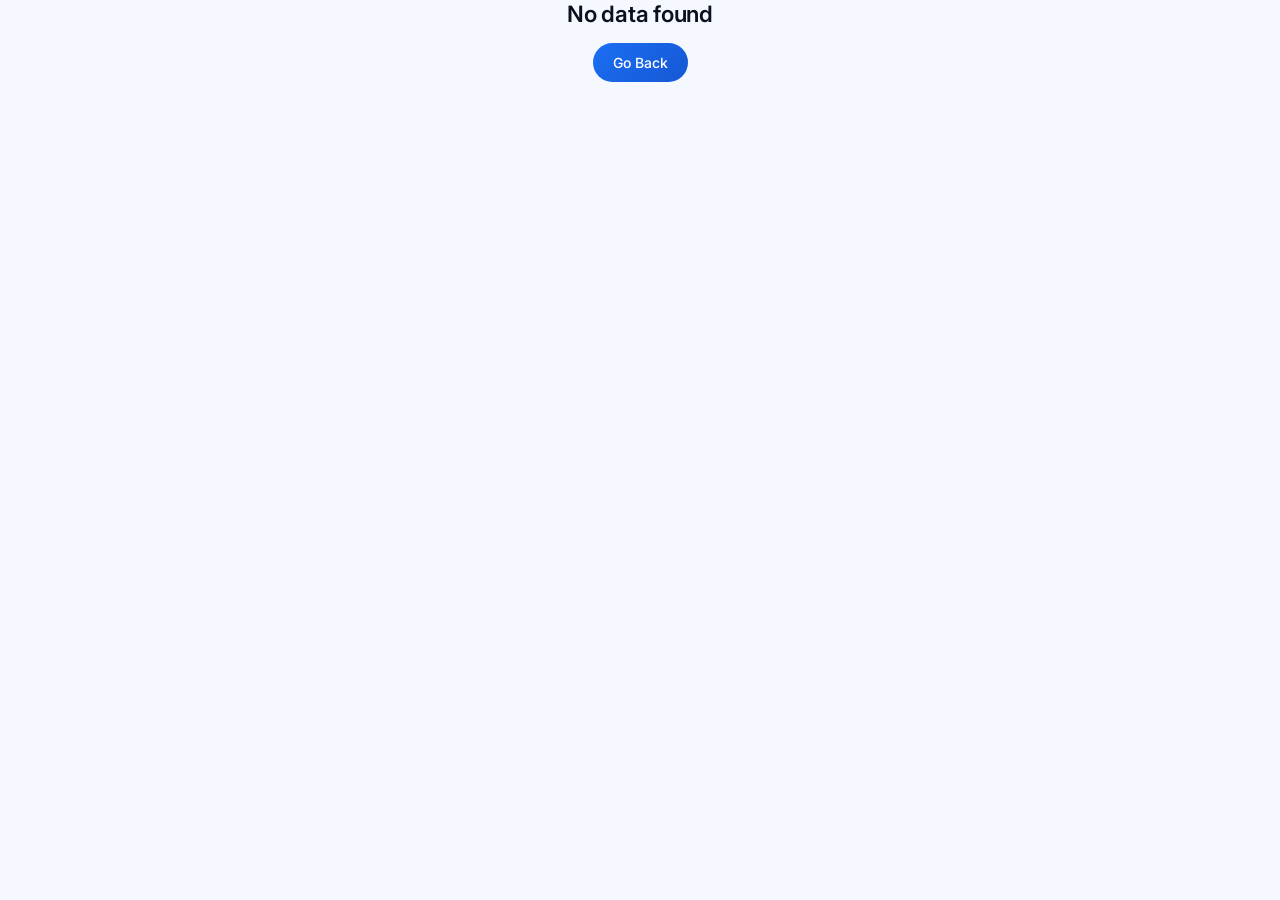
==== commit bf6da1ad: "Overhaul Results Dashboard layout, integrate Enhancv style design system, and implement backend pipe" ====
--- a/frontend/results.html
+++ b/frontend/results.html
@@ -14,7 +14,13 @@
   <style>
     :root { --base: #F6F8FF; --t1: #0B0F1E; }
     :root.dark { --base: #07090F; --t1: #ECF0FA; }
-    body { background-color: var(--base); color: var(--t1); margin: 0; }
+    body { background-color: var(--base); color: var(--t1); margin: 0; scroll-behavior: smooth; }
+
+    /* Custom Scrollbar */
+    ::-webkit-scrollbar { width: 5px; }
+    ::-webkit-scrollbar-track { background: transparent; }
+    ::-webkit-scrollbar-thumb { background: var(--border-hi); border-radius: 4px; }
+    ::-webkit-scrollbar-thumb:hover { background: var(--brand); }
   </style>
 
   <link href="https://fonts.googleapis.com/css2?family=Instrument+Serif:ital@0;1&family=Inter:wght@400;500;600;700&family=JetBrains+Mono:wght@400;600&display=swap" rel="stylesheet">
@@ -24,53 +30,108 @@
   <link rel="stylesheet" href="css/animations.css">
 
   <style>
-    .dashboard-layout { display: grid; grid-template-columns: 280px 1fr; gap: 40px; }
-    @media (max-width: 1023px) { .dashboard-layout { grid-template-columns: 1fr; } .sidebar { display: none; } }
-
-    .top-bar-sticky { position: sticky; top: 0; background: rgba(var(--surface-rgb, 12, 15, 25), 0.85); backdrop-filter: blur(20px); border-bottom: 1px solid var(--border); z-index: 100; }
-    .dark .top-bar-sticky { background: rgba(12, 15, 25, 0.85); }
-    html:not(.dark) .top-bar-sticky { background: rgba(255, 255, 255, 0.85); }
-
-    .jd-context-strip { background: var(--brand-soft); border-bottom: 1px solid var(--brand-glow); padding: 10px 0; font-size: 13px; }
-
-    .sidebar nav a { display: flex; align-items: center; justify-content: space-between; padding: 12px 16px; color: var(--t2); text-decoration: none; border-radius: 8px; font-size: 14px; font-weight: 500; border-left: 3px solid transparent; transition: background var(--t-fast); margin-bottom: 4px; }
+    /* 3-Panel Layout */
+    .dashboard-layout { display: grid; grid-template-columns: 240px 1fr; gap: 40px; }
+    @media (max-width: 1200px) { .dashboard-layout { grid-template-columns: 240px 1fr; } }
+    @media (max-width: 900px) { 
+        .dashboard-layout { grid-template-columns: 1fr; gap: 20px; } 
+        .sidebar { position: fixed; bottom: 0; left: 0; right: 0; z-index: 1000; background: var(--surface); border-top: 1px solid var(--border); }
+        .sidebar nav { display: flex; overflow-x: auto; padding: 10px; gap: 10px; }
+        .sidebar nav a { flex: 1; justify-content: center; min-width: max-content; }
+        .dashboard-layout > div { margin-bottom: 80px; } /* space for bottom bar */
+    }
+
+    /* Top Bar */
+    .top-bar-sticky { 
+        position: sticky; top: 0; z-index: 100;
+        background: rgba(var(--surface-rgb, 12, 15, 25), 0.7); 
+        backdrop-filter: blur(20px); 
+        transition: border-bottom 0.3s, background 0.3s;
+        border-bottom: 1px solid transparent;
+    }
+    .top-bar-sticky.scrolled { border-bottom: 1px solid var(--border); background: rgba(var(--surface-rgb, 12, 15, 25), 0.9); }
+    .dark .top-bar-sticky { background: rgba(12, 15, 25, 0.7); }
+    .dark .top-bar-sticky.scrolled { background: rgba(12, 15, 25, 0.9); }
+    html:not(.dark) .top-bar-sticky { background: rgba(255, 255, 255, 0.7); }
+    html:not(.dark) .top-bar-sticky.scrolled { background: rgba(255, 255, 255, 0.9); }
+
+    /* Sidebar Links */
+    .sidebar nav a { 
+        display: flex; align-items: center; justify-content: space-between; 
+        padding: 12px 16px; color: var(--t2); text-decoration: none; 
+        border-radius: 8px; font-size: 14px; font-weight: 500; 
+        border-left: 3px solid transparent; transition: all 0.2s cubic-bezier(0.2, 0.8, 0.2, 1); 
+        margin-bottom: 4px;
+    }
     .sidebar nav a:hover { background: var(--elevated); color: var(--t1); }
-    .sidebar nav a.active { background: var(--brand-soft); color: var(--t1); border-left: 3px solid var(--brand); }
-    .nav-badge { font-family: var(--font-mono); font-size: 11px; padding: 2px 6px; border-radius: 4px; background: var(--border); color: var(--t2); }
-    .sidebar nav a.active .nav-badge { background: var(--brand); color: #fff; }
-
-    /* Gauge Arc */
-    .gauge-wrapper { position: relative; width: 280px; height: 280px; margin: 0 auto; filter: drop-shadow(0 0 40px var(--brand-glow)); }
+    .sidebar nav a.active { background: rgba(59, 130, 246, 0.1); color: var(--brand); border-left: 3px solid var(--brand); }
+    .nav-badge { font-family: var(--font-mono); font-size: 11px; padding: 2px 6px; border-radius: 4px; font-weight: 600; }
+    
+    /* Badge Colors */
+    .badge-green { background: rgba(16, 185, 129, 0.15); color: var(--excellent); }
+    .badge-blue { background: rgba(59, 130, 246, 0.15); color: var(--brand); }
+    .badge-amber { background: rgba(245, 158, 11, 0.15); color: var(--average); }
+    .badge-red { background: rgba(239, 68, 68, 0.15); color: var(--poor); }
+
+    /* Score Gauge */
+    .score-gauge-container { display: flex; align-items: center; gap: 40px; }
+    @media (max-width: 600px) { .score-gauge-container { flex-direction: column; text-align: center; } }
+    .gauge-wrapper { position: relative; width: 260px; height: 260px; flex-shrink: 0; }
     .gauge-svg { transform: rotate(-90deg); width: 100%; height: 100%; overflow: visible; }
     .gauge-value { position: absolute; top: 50%; left: 50%; transform: translate(-50%, -50%); text-align: center; }
-    .gauge-number { font-family: var(--font-mono); font-size: 72px; font-weight: 400; line-height: 1; }
+    .gauge-number { font-family: var(--font-mono); font-size: 80px; font-weight: 400; line-height: 1; }
 
     /* Dimension Bars */
-    .dim-bar-wrapper { margin-bottom: 20px; }
-    .dim-bar-title { display: flex; justify-content: space-between; margin-bottom: 10px; font-size: 14px; }
-    .dim-bar-track { width: 100%; height: 8px; background: var(--border); border-radius: 99px; overflow: hidden; }
-    .dim-bar-fill { height: 100%; border-radius: 99px; }
-
-    /* Data Table */
-    .data-table { width: 100%; border-collapse: separate; border-spacing: 0; background: var(--card); border-radius: 12px; border: 1px solid var(--border); overflow: hidden; }
-    .data-table th, .data-table td { padding: 14px 20px; border-bottom: 1px solid var(--border); text-align: left; font-size: 14px; }
-    .data-table th { background: var(--surface); color: var(--t2); font-weight: 500; }
-    .data-table tr:last-child td { border-bottom: none; }
+    .dim-bar-wrapper { margin-bottom: 16px; }
+    .dim-bar-title { display: flex; justify-content: space-between; margin-bottom: 8px; font-size: 13px; font-weight: 500; }
+    .dim-bar-track { width: 100%; height: 6px; background: var(--border); border-radius: 99px; overflow: hidden; }
+    .dim-bar-fill { height: 100%; border-radius: 99px; transition: width 1s cubic-bezier(0.2, 0.8, 0.2, 1); width: 0; }
+
+    /* Insight Chips */
+    .insight-chip { display: flex; align-items: flex-start; gap: 12px; padding: 12px 16px; border-radius: 8px; font-size: 14px; margin-bottom: 8px; line-height: 1.4; border: 1px solid transparent; }
+    .insight-chip.green { background: rgba(16, 185, 129, 0.05); border-color: rgba(16, 185, 129, 0.2); color: var(--excellent); }
+    .insight-chip.red { background: rgba(239, 68, 68, 0.05); border-color: rgba(239, 68, 68, 0.2); color: var(--poor); }
+    .insight-chip.amber { background: rgba(245, 158, 11, 0.05); border-color: rgba(245, 158, 11, 0.2); color: var(--average); }
+
+    /* Accordion Cards */
+    .accordion-card { background: var(--card); border: 1px solid var(--border); border-radius: 12px; margin-bottom: 12px; transition: all 0.3s cubic-bezier(0.2, 0.8, 0.2, 1); cursor: pointer; overflow: hidden; }
+    .accordion-card:hover { transform: translateY(-2px); border-color: var(--brand-soft); box-shadow: 0 4px 12px rgba(0,0,0,0.05); }
+    .dark .accordion-card:hover { box-shadow: 0 4px 12px rgba(0,0,0,0.2); }
+    .accordion-header { padding: 16px 20px; display: grid; grid-template-columns: 1fr auto auto; gap: 16px; align-items: center; }
+    .accordion-content { padding: 0 20px; max-height: 0; opacity: 0; transition: all 0.3s cubic-bezier(0.2, 0.8, 0.2, 1); background: var(--surface); }
+    .accordion-card.expanded .accordion-content { padding: 16px 20px; max-height: 200px; opacity: 1; border-top: 1px solid var(--border); }
+    .accordion-card.expanded .chevron { transform: rotate(180deg); }
+    .chevron { transition: transform 0.3s ease; color: var(--t3); }
+
+    /* Gaps & Strengths */
+    .gs-item { display: flex; align-items: flex-start; gap: 12px; padding: 16px; border-radius: 8px; margin-bottom: 12px; font-size: 14px; line-height: 1.5; background: var(--card); border-left: 3px solid transparent; }
+    .gs-gap { border-left-color: var(--poor); }
+    .gs-strength { border-left-color: var(--excellent); }
+    .dot { width: 8px; height: 8px; border-radius: 50%; margin-top: 6px; flex-shrink: 0; }
+    .dot.red { background: var(--poor); box-shadow: 0 0 8px rgba(239,68,68,0.4); }
+    .dot.green { background: var(--excellent); box-shadow: 0 0 8px rgba(16,185,129,0.4); }
+
+
+
+
+    /* Scroll Animations */
+    .animate-on-scroll { opacity: 0; transform: translateY(20px); transition: opacity 0.6s cubic-bezier(0.2, 0.8, 0.2, 1), transform 0.6s cubic-bezier(0.2, 0.8, 0.2, 1); }
+    .animate-on-scroll.visible { opacity: 1; transform: translateY(0); }
   </style>
 </head>
 <body>
 
   <!-- Blurred Top Bar -->
-  <div class="top-bar-sticky">
+  <div class="top-bar-sticky" id="top-bar">
     <div class="container flex justify-between items-center py-4">
-      <div class="flex items-center gap-4">
-        <a href="index.html" class="logo">
-          <svg width="24" height="24" viewBox="0 0 24 24" fill="none" stroke="var(--brand)" stroke-width="2"><path d="M12 22V2M16 11l-4-4-4 4M6 16v-4M18 16v-4"/></svg>
+      <div class="flex items-center gap-3">
+        <a href="index.html" class="logo text-brand hover-glow" style="display:flex;">
+          <svg width="24" height="24" viewBox="0 0 24 24" fill="none" stroke="currentColor" stroke-width="2"><path d="M12 22V2M16 11l-4-4-4 4M6 16v-4M18 16v-4"/></svg>
         </a>
         <div style="height: 24px; width: 1px; background: var(--border);"></div>
-        <span class="pill mono-text" style="background:transparent; border-color:var(--border-hi);">resume_2025.pdf</span>
+        <span id="display-filename" class="pill mono-text text-t2" style="background:var(--elevated); border:none;">resume.pdf</span>
         <span class="text-t3">→</span>
-        <span class="pill mono-text" style="color:var(--t1);">Senior Backend Engineer</span>
+        <span id="display-jd-title" class="pill mono-text" style="color:var(--brand); background:var(--brand-soft); border:none;">Job Description</span>
       </div>
       <div class="flex items-center gap-4">
         <button class="btn btn-ghost theme-toggle-btn" style="padding: 8px; border:none;" aria-label="Toggle Theme">
@@ -78,208 +139,411 @@
           <svg class="icon-moon" width="18" height="18" viewBox="0 0 24 24" fill="none" stroke="currentColor" stroke-width="2"><path d="M21 12.79A9 9 0 1 1 11.21 3 7 7 0 0 0 21 12.79z"></path></svg>
         </button>
         <button class="btn btn-ghost" onclick="window.location.href='index.html'">Scan Again</button>
-        <button class="btn btn-primary" onclick="window.print()">Download Report</button>
+        <button class="btn btn-primary shadow-glow" onclick="window.print()">Download Report</button>
       </div>
     </div>
   </div>
 
-  <!-- JD Context Strip -->
-  <div class="jd-context-strip">
-    <div class="container flex justify-between items-center text-t2">
-      <div class="flex items-center gap-2">
-        <svg width="14" height="14" viewBox="0 0 24 24" fill="none" stroke="var(--brand)" stroke-width="2"><circle cx="12" cy="12" r="10"></circle><line x1="12" y1="8" x2="12" y2="12"></line><line x1="12" y1="16" x2="12.01" y2="16"></line></svg>
-        <span>Matching against: <strong class="text-brand">Senior Backend Engineer at Google</strong></span>
-        <span class="text-t3 mx-2">|</span>
-        <span>23 requirements analyzed</span>
-      </div>
-      <div style="position: relative;">
-        <button class="btn btn-ghost" style="padding: 4px 12px; font-size: 12px; border: none; color: var(--brand);" onclick="document.getElementById('change-jd-flyout').classList.toggle('hidden')">Change JD →</button>
-        <div id="change-jd-flyout" class="card hidden" style="position: absolute; right: 0; top: 100%; width: 360px; z-index: 50; padding: 20px;">
-          <p class="font-500 mb-2">Re-score with different JD</p>
-          <textarea class="textarea mono-text mb-4" style="height: 120px; font-size: 12px;" placeholder="Paste new JD here..."></textarea>
-          <button class="btn btn-primary w-full" onclick="location.reload()">Re-analyze →</button>
-        </div>
-      </div>
-    </div>
-  </div>
-
-  <main class="container mt-12 mb-32">
+  <main class="container mt-8 mb-32">
     <div class="dashboard-layout">
-      <!-- Sticky Sidebar -->
+      
+      <!-- 1. Left Sidebar -->
       <aside class="sidebar">
-        <div style="position: sticky; top: 160px;">
+        <div style="position: sticky; top: 100px;">
           <nav>
-            <a href="#overall" class="active">
+            <a href="#overall" class="nav-link active" data-target="overall">
               <div class="flex items-center gap-3"><svg width="16" height="16" viewBox="0 0 24 24" fill="none" stroke="currentColor" stroke-width="2"><circle cx="12" cy="12" r="10"></circle><polyline points="12 6 12 12 16 14"></polyline></svg> Overall Score</div>
-              <span class="nav-badge">82</span>
+              <span id="nav-score-badge" class="nav-badge badge-blue">0</span>
             </a>
-            <a href="#keywords">
-              <div class="flex items-center gap-3"><svg width="16" height="16" viewBox="0 0 24 24" fill="none" stroke="currentColor" stroke-width="2"><path d="M21 16V8a2 2 0 0 0-1-1.73l-7-4a2 2 0 0 0-2 0l-7 4A2 2 0 0 0 3 8v8a2 2 0 0 0 1 1.73l7 4a2 2 0 0 0 2 0l7-4A2 2 0 0 0 21 16z"></path></svg> Keyword Analysis</div>
-              <span class="nav-badge">82%</span>
+            <a href="#jdcompat" class="nav-link" data-target="jdcompat">
+              <div class="flex items-center gap-3"><svg width="16" height="16" viewBox="0 0 24 24" fill="none" stroke="currentColor" stroke-width="2"><polygon points="12 2 15.09 8.26 22 9.27 17 14.14 18.18 21.02 12 17.77 5.82 21.02 7 14.14 2 9.27 8.91 8.26 12 2"></polygon></svg> Requirements</div>
+              <span id="nav-match-badge" class="nav-badge badge-amber">0/0</span>
             </a>
-            <a href="#jdcompat">
-              <div class="flex items-center gap-3"><svg width="16" height="16" viewBox="0 0 24 24" fill="none" stroke="currentColor" stroke-width="2"><polygon points="12 2 15.09 8.26 22 9.27 17 14.14 18.18 21.02 12 17.77 5.82 21.02 7 14.14 2 9.27 8.91 8.26 12 2"></polygon></svg> JD Compatibility</div>
-              <span class="nav-badge">19/23</span>
-            </a>
-            <a href="#breakdown">
-              <div class="flex items-center gap-3"><svg width="16" height="16" viewBox="0 0 24 24" fill="none" stroke="currentColor" stroke-width="2"><rect x="3" y="3" width="18" height="18" rx="2" ry="2"></rect><line x1="3" y1="9" x2="21" y2="9"></line><line x1="9" y1="21" x2="9" y2="9"></line></svg> Section Breakdown</div>
-              <span class="nav-badge" style="background:var(--average); color:#000;">3</span>
-            </a>
-            <a href="#suggestions">
-              <div class="flex items-center gap-3"><svg width="16" height="16" viewBox="0 0 24 24" fill="none" stroke="currentColor" stroke-width="2"><path d="M12 2v4M12 18v4M4.93 4.93l2.83 2.83M16.24 16.24l2.83 2.83M2 12h4M18 12h4M4.93 19.07l2.83-2.83M16.24 7.76l2.83-2.83"></path></svg> AI Suggestions</div>
-              <span class="nav-badge" style="background:var(--poor); color:#fff;">5</span>
-            </a>
-            <a href="#format">
-              <div class="flex items-center gap-3"><svg width="16" height="16" viewBox="0 0 24 24" fill="none" stroke="currentColor" stroke-width="2"><path d="M14 2H6a2 2 0 0 0-2 2v16a2 2 0 0 0 2 2h12a2 2 0 0 0 2-2V8z"></path><polyline points="14 2 14 8 20 8"></polyline><line x1="16" y1="13" x2="8" y2="13"></line><line x1="16" y1="17" x2="8" y2="17"></line><polyline points="10 9 9 9 8 9"></polyline></svg> Format Check</div>
-              <span class="nav-badge" style="background:var(--excellent); color:#fff;">✓</span>
+            <a href="#suggestions" class="nav-link" data-target="suggestions">
+              <div class="flex items-center gap-3"><svg width="16" height="16" viewBox="0 0 24 24" fill="none" stroke="currentColor" stroke-width="2"><path d="M12 2v4M12 18v4M4.93 4.93l2.83 2.83M16.24 16.24l2.83 2.83M2 12h4M18 12h4M4.93 19.07l2.83-2.83M16.24 7.76l2.83-2.83"></path></svg> Gaps & Strengths</div>
+              <span id="nav-gap-badge" class="nav-badge badge-red">0</span>
             </a>
           </nav>
+          
+          <div class="mt-8 p-4 rounded bg-surface border border-border">
+            <p class="text-t3" style="font-size:12px; margin-bottom:4px;">Matched against:</p>
+            <p id="sidebar-role-name" class="font-500 text-sm mb-4">Calculated Role</p>
+            <a href="index.html" class="text-brand text-sm hover-underline">Change JD →</a>
+          </div>
         </div>
       </aside>
 
-      <!-- Main Content Area -->
-      <div>
-        
-        <!-- hero Score -->
-        <section id="overall" class="mb-16 animate-on-scroll card" style="border:1px solid var(--brand-glow); background:linear-gradient(135deg, var(--brand-soft) 0%, var(--card) 60%);">
-          <div id="hero-gauge" class="gauge-wrapper mb-8">
-            <svg class="gauge-svg" viewBox="0 0 240 240">
-              <circle cx="120" cy="120" r="110" fill="none" stroke="var(--border)" stroke-width="14"></circle>
-              <!-- Animated Circle -->
-              <circle id="gauge-circle" cx="120" cy="120" r="110" fill="none" stroke="var(--good)" stroke-width="14" stroke-dasharray="0 692" stroke-linecap="round" style="filter: drop-shadow(0 0 8px var(--brand-glow));"></circle>
-            </svg>
-            <div class="gauge-value">
-              <div id="gauge-score" class="gauge-number text-t1 font-mono" data-score="82">0</div>
-              <div class="text-t2 font-500 mt-2" style="font-size:14px;">Good Match</div>
-              <div class="text-t3 mt-1" style="font-size:12px;">against Senior Backend Engineer</div>
+      <!-- 2. Center Main -->
+      <div class="center-content">
+        
+        <!-- Score Section -->
+        <section id="overall" class="mb-20 pt-4">
+          <div class="score-gauge-container animate-on-scroll">
+            <div class="gauge-wrapper">
+              <svg class="gauge-svg" viewBox="0 0 260 260">
+                <circle cx="130" cy="130" r="120" fill="none" stroke="var(--border)" stroke-width="12"></circle>
+                <circle id="gauge-circle" cx="130" cy="130" r="120" fill="none" stroke="var(--brand)" stroke-width="12" stroke-dasharray="0 754" stroke-linecap="round" style="transition: stroke-dasharray 1.5s cubic-bezier(0.2, 0.8, 0.2, 1);"></circle>
+              </svg>
+              <div class="gauge-value">
+                <div id="gauge-score" class="gauge-number text-t1">0</div>
+                <div id="gauge-label" class="text-t2 font-500 mt-2 text-sm tracking-wide uppercase">Analyzing</div>
+              </div>
             </div>
-          </div>
-
-          <div class="grid-2 gap-8 text-left mx-auto">
-            <div class="flex-col justify-center">
-              <p class="text-t2" style="font-size:16px; line-height:1.7;">
-                Your resume is a strong match for this role. You cover 19 of 23 requirements. The main gap is infrastructure keywords (Kubernetes, Terraform) that appear 8 times in the JD but not in your resume.
-              </p>
-            </div>
-            
-            <div class="flex-col gap-1">
-              <div class="dim-bar-wrapper">
-                <div class="dim-bar-title"><span class="text-t2" title="Click to see breakdown">Keyword Match</span> <span class="mono-text">82%</span></div>
-                <div class="dim-bar-track"><div class="dim-bar-fill bg-brand" data-width="82%" style="background:var(--brand);"></div></div>
+
+            <div class="flex-col w-full">
+              <div class="flex-col gap-2 mb-6">
+                <!-- Dimension Bars with Stagger -->
+                <div class="dim-bar-wrapper animate-on-scroll" style="transition-delay: 100ms;">
+                  <div class="dim-bar-title"><span class="text-t2">Skill Match</span> <span id="val-skill" class="mono-text text-t1">0%</span></div>
+                  <div class="dim-bar-track"><div id="bar-skill" class="dim-bar-fill"></div></div>
+                </div>
+                <div class="dim-bar-wrapper animate-on-scroll" style="transition-delay: 200ms;">
+                  <div class="dim-bar-title"><span class="text-t2">Experience Quality</span> <span id="val-exp" class="mono-text text-t1">0%</span></div>
+                  <div class="dim-bar-track"><div id="bar-exp" class="dim-bar-fill"></div></div>
+                </div>
+                <div class="dim-bar-wrapper animate-on-scroll" style="transition-delay: 300ms;">
+                  <div class="dim-bar-title"><span class="text-t2">Career Progression</span> <span id="val-prog" class="mono-text text-t1">0%</span></div>
+                  <div class="dim-bar-track"><div id="bar-prog" class="dim-bar-fill"></div></div>
+                </div>
+                <div class="dim-bar-wrapper animate-on-scroll" style="transition-delay: 400ms;">
+                  <div class="dim-bar-title"><span class="text-t2">Context Fit</span> <span id="val-fit" class="mono-text text-t1">0%</span></div>
+                  <div class="dim-bar-track"><div id="bar-fit" class="dim-bar-fill"></div></div>
+                </div>
               </div>
-              <div class="dim-bar-wrapper">
-                <div class="dim-bar-title"><span class="text-t2" title="Click to see breakdown">Format & Structure</span> <span class="mono-text" style="color:var(--poor);">54%</span></div>
-                <div class="dim-bar-track"><div class="dim-bar-fill" data-width="54%" style="background:var(--poor);"></div></div>
-              </div>
-              <div class="dim-bar-wrapper">
-                <div class="dim-bar-title"><span class="text-t2" title="Click to see breakdown">Experience Match</span> <span class="mono-text">88%</span></div>
-                <div class="dim-bar-track"><div class="dim-bar-fill" data-width="88%" style="background:var(--excellent);"></div></div>
-              </div>
-              <div class="dim-bar-wrapper">
-                <div class="dim-bar-title"><span class="text-t2" title="Click to see breakdown">ATS Compatibility</span> <span class="mono-text">100%</span></div>
-                <div class="dim-bar-track"><div class="dim-bar-fill" data-width="100%" style="background:var(--excellent);"></div></div>
+
+              <!-- Insight Chips replacing paragraph -->
+              <div id="insight-chips" class="flex-col animate-on-scroll" style="transition-delay: 500ms;">
+                <!-- Generated via JS -->
               </div>
             </div>
           </div>
         </section>
 
-        <!-- JD Compatibility -->
-        <section id="jdcompat" class="mb-16 animate-on-scroll">
-          <h2 class="display-title-normal mb-8">How well do you fit THIS specific job?</h2>
-          <table class="data-table">
-            <thead>
-              <tr>
-                <th>Requirement</th>
-                <th>In JD</th>
-                <th>In Resume</th>
-              </tr>
-            </thead>
-            <tbody>
-              <tr>
-                <td>Python</td>
-                <td class="mono-text">5×</td>
-                <td><span class="pill pill-green border-none">✓ Found</span></td>
-              </tr>
-              <tr>
-                <td>Microservices</td>
-                <td class="mono-text">4×</td>
-                <td><span class="pill pill-green border-none">✓ Found</span></td>
-              </tr>
-              <tr>
-                <td>Kubernetes</td>
-                <td class="mono-text">4×</td>
-                <td><span class="pill pill-red border-none">✗ Missing</span></td>
-              </tr>
-              <tr>
-                <td>5+ Years Experience</td>
-                <td class="mono-text">3×</td>
-                <td><span class="pill pill-green border-none">✓ Found</span></td>
-              </tr>
-              <tr>
-                <td>Terraform</td>
-                <td class="mono-text">2×</td>
-                <td><span class="pill pill-red border-none">✗ Missing</span></td>
-              </tr>
-            </tbody>
-          </table>
-          <div class="mt-4 p-6 card flex justify-between items-center" style="border:1px dashed var(--border-hi); background:transparent;">
-            <div>
-              <p class="text-t1 font-500 mb-1">Want to try a different job?</p>
-              <p class="text-t2 text-sm">Rescore this exact resume against a different role.</p>
-            </div>
-            <a href="index.html" class="btn btn-ghost" style="padding:8px 16px;">Re-analyze →</a>
+        <!-- Requirements Accordion -->
+        <section id="jdcompat" class="mb-20 pt-4">
+          <h2 class="display-title-normal mb-8 animate-on-scroll">Detailed Requirement Match</h2>
+          <div id="accordion-container" class="flex-col gap-2">
+            <!-- Generated via JS -->
+            <p class="text-t3 text-center py-8">Loading match data...</p>
           </div>
         </section>
 
-        <!-- Actions -->
-        <section id="suggestions" class="mb-16 animate-on-scroll">
-          <h2 class="display-title-normal mb-2">AI Suggestions</h2>
-          <p class="text-t3 mb-8 text-sm text-brand">Suggestions are specific to the job you matched against.</p>
+        <!-- Gaps & Strengths 2-Column -->
+        <section id="suggestions" class="mb-20 pt-4">
+          <h2 class="display-title-normal mb-2 animate-on-scroll">Actionable Insights</h2>
+          <p class="text-t3 mb-8 text-sm animate-on-scroll">Critical improvements to pass the ATS filter.</p>
           
-          <div class="flex gap-2 mb-6">
-            <span class="pill" style="border-color:var(--border-hi); color:var(--t1);">All (8)</span>
-            <span class="pill" style="border-color:var(--poor);">High (3)</span>
-            <span class="pill" style="border-color:var(--average);">Medium (3)</span>
-            <span class="pill">Low (2)</span>
-          </div>
-
-          <div class="flex-col gap-4">
-            <!-- High Impact Keyword -->
-            <div class="card card-high flex-col gap-3 p-6" style="padding: 24px;">
-              <div class="flex justify-between items-center mb-2">
-                <span class="pill" style="background:rgba(239, 68, 68, 0.1); color:var(--poor); border:none;">🔴 HIGH</span>
-                <span class="text-t3 text-sm">Keywords & Scope</span>
-              </div>
-              
-              <div class="flex gap-2 mb-2 font-mono" style="font-size:13px; color:var(--poor);">
-                Missing: kubernetes, terraform, helm
-              </div>
-
-              <p class="text-t2 mb-4" style="line-height:1.6;">
-                These appear 8 times in the JD but are not in your resume. ATS will likely filter you out for this role specifically.
-              </p>
-
-              <div class="p-4 rounded border border-border bg-surface mono-text flex justify-between items-start">
-                <div>
-                  <span class="text-t3 text-xs uppercase tracking-widest block mb-2">FIX: ADD TO SKILLS SECTION</span>
-                  <span class="text-t1">"Container Orchestration: Kubernetes, Terraform, Helm"</span>
-                </div>
-                <button class="btn btn-ghost" style="padding: 4px 10px; font-size:12px;">Copy Fix</button>
-              </div>
+          <div class="grid-2 gap-8">
+            <div class="flex-col animate-on-scroll">
+              <h3 class="text-poor font-600 mb-4 flex items-center gap-2"><div class="dot red"></div> Critical Gaps</h3>
+              <div id="gaps-container" class="flex-col"></div>
             </div>
             
+            <div class="flex-col animate-on-scroll" style="transition-delay: 100ms;">
+              <h3 class="text-excellent font-600 mb-4 flex items-center gap-2"><div class="dot green"></div> Your Strengths</h3>
+              <div id="strengths-container" class="flex-col"></div>
+            </div>
           </div>
         </section>
 
       </div>
+
+
     </div>
   </main>
 
-  <style>
-    .hidden { display: none !important; }
-  </style>
-  <script src="js/core.js" defer></script>
-  <script src="js/animations.js" defer></script>
-  <script src="js/app.js" defer></script>
+  <script src="js/core.js"></script>
+  <script>
+    document.addEventListener('DOMContentLoaded', () => {
+        // Sticky Top Bar Blur
+        window.addEventListener('scroll', () => {
+            const topBar = document.getElementById('top-bar');
+            if (window.scrollY > 20) topBar.classList.add('scrolled');
+            else topBar.classList.remove('scrolled');
+        });
+
+        // Intersection Observer for scroll animations
+        const observer = new IntersectionObserver((entries) => {
+            entries.forEach(entry => {
+                if(entry.isIntersecting) {
+                    entry.target.classList.add('visible');
+                    observer.unobserve(entry.target);
+                }
+            });
+        }, { threshold: 0.1 });
+        
+        // Setup data
+        const raw = localStorage.getItem('lastResult');
+        if (!raw) {
+            document.body.innerHTML = '<div class="container mt-32 text-center"><h2>No data found</h2><a href="index.html" class="btn btn-primary mt-4">Go Back</a></div>';
+            return;
+        }
+
+        const data = JSON.parse(raw);
+        const filename = localStorage.getItem('lastFilename') || 'resume.pdf';
+        const jdTitle = (localStorage.getItem('lastJD') || 'Job Description').replace(/\s+/g, ' ').trim().substring(0, 30) + "...";
+
+        // Top Bar & Sidebar Headers
+        document.getElementById('display-filename').innerText = filename;
+        document.getElementById('display-jd-title').innerText = jdTitle;
+        document.getElementById('sidebar-role-name').innerText = jdTitle;
+        
+        // Gauge Color Selection
+        const score = data.overall_score || 0;
+        let colorClass = "badge-red";
+        let hexColor = "var(--poor)";
+        let label = "Needs Work";
+        
+        if (score >= 85) { colorClass = "badge-green"; hexColor = "var(--excellent)"; label = "Excellent Match"; }
+        else if (score >= 70) { colorClass = "badge-blue"; hexColor = "var(--brand)"; label = "Good Match"; }
+        else if (score >= 50) { colorClass = "badge-amber"; hexColor = "var(--average)"; label = "Average Match"; }
+        
+        // Update Side Badges
+        const scoreBadge = document.getElementById('nav-score-badge');
+        scoreBadge.innerText = score;
+        scoreBadge.className = `nav-badge ${colorClass}`;
+        
+        const totalReqs = (data.matched_requirements?.length || 0) + (data.unmatched_requirements?.length || 0);
+        document.getElementById('nav-match-badge').innerText = `${data.matched_requirements?.length || 0}/${totalReqs}`;
+        document.getElementById('nav-gap-badge').innerText = data.gaps?.length || 0;
+
+        // Animate Gauge
+        document.getElementById('gauge-score').innerText = score;
+        document.getElementById('gauge-label').innerText = label;
+        const circle = document.getElementById('gauge-circle');
+        circle.style.stroke = hexColor;
+        circle.style.filter = `drop-shadow(0 0 20px ${hexColor}80)`;
+        
+        const circumference = 2 * Math.PI * 120; // r=120
+        const offset = circumference - (score / 100) * circumference;
+        circle.style.strokeDasharray = `${circumference} ${circumference}`;
+        circle.style.strokeDashoffset = circumference;
+        
+        setTimeout(() => { circle.style.strokeDashoffset = offset; }, 100);
+
+        // Dimension Bars
+        const dims = data.dimension_scores || {};
+        updateBar('skill', dims.skill_match);
+        updateBar('exp', dims.experience_quality);
+        updateBar('prog', dims.career_progression);
+        updateBar('fit', dims.context_fit);
+
+        function updateBar(id, val) {
+            val = val || 0;
+            document.getElementById(`val-${id}`).innerText = `${val}%`;
+            const bar = document.getElementById(`bar-${id}`);
+            const bColor = val >= 80 ? 'var(--excellent)' : (val >= 60 ? 'var(--brand)' : 'var(--poor)');
+            bar.style.background = bColor;
+            setTimeout(() => { bar.style.width = `${val}%`; }, 100);
+        }
+
+        // ===== ENHANCV-STYLE RESUME DOCUMENT =====
+        const rdoc = document.getElementById('rdoc');
+        if (rdoc && data.resume_json) {
+            const r = data.resume_json;
+            const esc = s => (s||'').replace(/&/g,'&amp;').replace(/</g,'&lt;').replace(/>/g,'&gt;');
+            let h = '';
+
+            // --- Header ---
+            h += `<p class="rdoc-name">${esc(r.personal_info?.name || 'Candidate')}</p>`;
+            if (r.experience?.[0]?.title) h += `<p class="rdoc-title">${esc(r.experience[0].title)}</p>`;
+            const ci = [r.personal_info?.email, r.personal_info?.location, r.personal_info?.linkedin].filter(Boolean);
+            if (ci.length) h += `<div class="rdoc-contact">${ci.map(c => `<span>${esc(c)}</span>`).join('')}</div>`;
+
+            // --- Two columns ---
+            h += '<div class="rdoc-cols"><div class="rdoc-left">';
+
+            // LEFT: Experience
+            if (r.experience?.length) {
+                h += '<div class="rdoc-sh">Experience</div>';
+                r.experience.forEach(exp => {
+                    h += '<div class="rdoc-exp">';
+                    h += `<p class="rdoc-exp-role">${esc(exp.title)}</p>`;
+                    h += `<p class="rdoc-exp-co">${esc(exp.company)}</p>`;
+                    const d = [exp.start_year, exp.end_year||'Present'].filter(Boolean).join(' – ');
+                    if (d) h += `<p class="rdoc-exp-date">📅 ${d}</p>`;
+                    const bullets = [...(exp.responsibilities||[]), ...(exp.outcomes||[])];
+                    if (bullets.length) {
+                        h += '<ul>';
+                        bullets.forEach(b => h += `<li>${esc(b)}</li>`);
+                        h += '</ul>';
+                    }
+                    h += '</div>';
+                });
+            }
+
+            // LEFT: Education
+            if (r.education?.length) {
+                h += '<div class="rdoc-sh">Education</div>';
+                r.education.forEach(edu => {
+                    h += '<div class="rdoc-edu">';
+                    h += `<p class="rdoc-edu-deg">${esc(edu.degree)}</p>`;
+                    h += `<p class="rdoc-edu-inst">${esc(edu.institution)}</p>`;
+                    const meta = [edu.year ? '📅 ' + edu.year : '', edu.cgpa ? 'CGPA: ' + edu.cgpa : ''].filter(Boolean).join('  ·  ');
+                    if (meta) h += `<p class="rdoc-edu-meta">${meta}</p>`;
+                    h += '</div>';
+                });
+            }
+
+            h += '</div><div class="rdoc-right">';
+
+            // RIGHT: Skills as tags
+            if (r.skills?.length) {
+                h += '<div class="rdoc-sh">Skills</div>';
+                h += '<div class="rdoc-tags">';
+                r.skills.forEach(s => h += `<span class="rdoc-tag">${esc(s)}</span>`);
+                // Missing skill tags
+                (data.gaps || []).forEach(gap => {
+                    const words = gap.match(/\b[A-Z][a-zA-Z+#.\/]{1,}\b/g);
+                    if (words) words.forEach(w => {
+                        if (!r.skills.some(s => s.toLowerCase() === w.toLowerCase())) {
+                            h += `<span class="rdoc-tag missing">${esc(w)}</span>`;
+                        }
+                    });
+                });
+                h += '</div>';
+            }
+
+            // RIGHT: Projects
+            if (r.projects?.length) {
+                h += '<div class="rdoc-sh">Projects</div>';
+                r.projects.forEach(proj => {
+                    h += '<div class="rdoc-exp">';
+                    h += `<p class="rdoc-exp-role">${esc(proj.title)}</p>`;
+                    if (proj.description) h += `<p style="font-size:10.5px; color:#555; margin:2px 0;">${esc(proj.description)}</p>`;
+                    if (proj.outcome) h += `<p style="font-size:10.5px; color:#555; margin:2px 0;">▸ ${esc(proj.outcome)}</p>`;
+                    if (proj.tech_stack?.length) {
+                        h += '<div class="rdoc-tags" style="margin-top:4px;">';
+                        proj.tech_stack.forEach(t => h += `<span class="rdoc-tag">${esc(t)}</span>`);
+                        h += '</div>';
+                    }
+                    h += '</div>';
+                });
+            }
+
+            // RIGHT: Certifications
+            if (r.certifications?.length) {
+                h += '<div class="rdoc-sh">Certifications</div>';
+                r.certifications.forEach(c => h += `<p style="font-size:10.5px; margin:3px 0;">• ${esc(c)}</p>`);
+            }
+
+            h += '</div></div>'; // close cols
+
+            // --- Strengths (green annotations) ---
+            if (data.strengths?.length) {
+                h += '<div style="margin-top:16px;"><div class="rdoc-sh" style="border-color:#10b981; color:#10b981;">✓ Strengths Found</div>';
+                data.strengths.forEach(s => {
+                    h += `<div class="rdoc-good"><p>${esc(s)}</p></div>`;
+                });
+                h += '</div>';
+            }
+
+            // --- Gaps (red annotations) ---
+            if (data.gaps?.length) {
+                h += '<div style="margin-top:12px;"><div class="rdoc-sh" style="border-color:#ef4444; color:#ef4444;">✗ Areas to Improve</div>';
+                data.gaps.forEach(g => {
+                    h += `<div class="rdoc-bad"><p>${esc(g)}</p></div>`;
+                });
+                h += '</div>';
+            }
+
+            rdoc.innerHTML = h;
+        }
+
+        // Insight Chips
+        const chipsCont = document.getElementById('insight-chips');
+        if (data.strengths && data.strengths.length > 0) {
+            chipsCont.innerHTML += `<div class="insight-chip green"><svg width="18" height="18" viewBox="0 0 24 24" fill="none" stroke="currentColor" stroke-width="2" class="mt-1"><path d="M22 11.08V12a10 10 0 1 1-5.93-9.14"></path><polyline points="22 4 12 14.01 9 11.01"></polyline></svg> <span><strong>Strength:</strong> ${data.strengths[0].split('.')[0]}.</span></div>`;
+        }
+        if (data.gaps && data.gaps.length > 0) {
+            chipsCont.innerHTML += `<div class="insight-chip red"><svg width="18" height="18" viewBox="0 0 24 24" fill="none" stroke="currentColor" stroke-width="2" class="mt-1"><circle cx="12" cy="12" r="10"></circle><line x1="12" y1="8" x2="12" y2="12"></line><line x1="12" y1="16" x2="12.01" y2="16"></line></svg> <span><strong>Critical Gap:</strong> ${data.gaps[0].split('.')[0]}.</span></div>`;
+        }
+
+        // Accordion Table
+        const accCont = document.getElementById('accordion-container');
+        accCont.innerHTML = '';
+        
+        let stagger = 0;
+        (data.matched_requirements || []).forEach(m => {
+            const card = document.createElement('div');
+            card.className = "accordion-card animate-on-scroll";
+            card.style.transitionDelay = `${stagger}ms`;
+            const isFull = m.match_type === 'full';
+            card.innerHTML = `
+                <div class="accordion-header">
+                    <div class="flex items-center gap-4">
+                        <span class="pill mono-text" style="font-size:11px; background:var(--surface); border:1px solid var(--border);">REQ</span>
+                        <span class="font-500 text-t1">${m.req_id}</span>
+                    </div>
+                    <span class="pill ${isFull ? 'badge-green' : 'badge-amber'} border-none" style="font-size:11px;">${isFull ? '✓ Found' : '◐ Partial'}</span>
+                    <svg class="chevron" width="20" height="20" viewBox="0 0 24 24" fill="none" stroke="currentColor" stroke-width="2"><polyline points="6 9 12 15 18 9"></polyline></svg>
+                </div>
+                <div class="accordion-content text-t2 text-sm">${m.reasoning}</div>
+            `;
+            card.addEventListener('click', () => card.classList.toggle('expanded'));
+            accCont.appendChild(card);
+            stagger += 60;
+        });
+
+        (data.unmatched_requirements || []).forEach(u => {
+            const card = document.createElement('div');
+            card.className = "accordion-card animate-on-scroll";
+            card.style.transitionDelay = `${stagger}ms`;
+            card.innerHTML = `
+                <div class="accordion-header">
+                    <div class="flex items-center gap-4">
+                        <span class="pill mono-text" style="font-size:11px; background:var(--surface); border:1px solid var(--border);">REQ</span>
+                        <span class="font-500 text-t1">${u}</span>
+                    </div>
+                    <span class="pill badge-red border-none" style="font-size:11px;">✗ Missing</span>
+                    <svg class="chevron" width="20" height="20" viewBox="0 0 24 24" fill="none" stroke="currentColor" stroke-width="2"><polyline points="6 9 12 15 18 9"></polyline></svg>
+                </div>
+                <div class="accordion-content text-t2 text-sm">This requirement was not detected anywhere in your resume structure.</div>
+            `;
+            card.addEventListener('click', () => card.classList.toggle('expanded'));
+            accCont.appendChild(card);
+            stagger += 60;
+        });
+
+        // Gaps and Strengths
+        const gapsCont = document.getElementById('gaps-container');
+        (data.gaps || []).forEach((gap, i) => {
+            const el = document.createElement('div');
+            el.className = "gs-item gs-gap";
+            el.innerHTML = `<span class="text-t2">${gap.split('.')[0]}.</span>`; // Shorten
+            gapsCont.appendChild(el);
+        });
+
+        const strCont = document.getElementById('strengths-container');
+        (data.strengths || []).forEach((s, i) => {
+            const el = document.createElement('div');
+            el.className = "gs-item gs-strength";
+            el.innerHTML = `<span class="text-t2">${s.split('.')[0]}.</span>`; // Shorten
+            strCont.appendChild(el);
+        });
+
+        // Fire observer
+        document.querySelectorAll('.animate-on-scroll').forEach(el => observer.observe(el));
+        
+        // Sync Sidebar Navigation Highlight
+        const sections = document.querySelectorAll('section');
+        const navLinks = document.querySelectorAll('.sidebar nav .nav-link');
+        
+        window.addEventListener('scroll', () => {
+            let current = '';
+            sections.forEach(sec => {
+                if (window.scrollY >= (sec.offsetTop - 150)) {
+                    current = sec.getAttribute('id');
+                }
+            });
+            navLinks.forEach(link => {
+                link.classList.remove('active');
+                if (link.getAttribute('data-target') === current) {
+                    link.classList.add('active');
+                }
+            });
+        });
+    });
+  </script>
 </body>
 </html>
--- a/frontend/css/layout.css
+++ b/frontend/css/layout.css
@@ -7,45 +7,33 @@
   padding: 0 24px;
 }
 
-.grid-2 {
-  display: grid;
-  grid-template-columns: repeat(2, 1fr);
-  gap: 32px;
-}
+.grid-2 { display: grid; grid-template-columns: repeat(2, 1fr); gap: 32px; }
+.grid-3 { display: grid; grid-template-columns: repeat(3, 1fr); gap: 32px; }
 
-.grid-3 {
-  display: grid;
-  grid-template-columns: repeat(3, 1fr);
-  gap: 32px;
-}
-
-@media (max-width: 1023px) {
-  .grid-3 { grid-template-columns: repeat(2, 1fr); }
-}
-
-@media (max-width: 639px) {
-  .grid-2, .grid-3 { grid-template-columns: 1fr; }
-}
+@media (max-width: 1023px) { .grid-3 { grid-template-columns: repeat(2, 1fr); } }
+@media (max-width: 639px) { .grid-2, .grid-3 { grid-template-columns: 1fr; } }
 
 /* Navigation */
 .navbar {
   position: fixed;
-  top: 0;
-  left: 0;
-  right: 0;
-  height: 72px;
+  top: 0; left: 0; right: 0;
+  height: 60px;
   z-index: 100;
-  background: rgba(5, 7, 13, 0.6);
-  backdrop-filter: blur(12px);
-  -webkit-backdrop-filter: blur(12px);
-  border-bottom: 1px solid rgba(255,255,255,0.04);
+  background: rgba(246,248,255,0.70);
+  backdrop-filter: blur(20px) saturate(180%);
+  -webkit-backdrop-filter: blur(20px) saturate(180%);
+  border-bottom: 1px solid transparent;
+  transition: border-color 300ms, background 300ms;
   display: flex;
   align-items: center;
 }
 
-[data-theme="light"] .navbar {
-  background: rgba(255,255,255,0.8);
-  border-bottom: 1px solid rgba(0,0,0,0.04);
+.dark .navbar {
+  background: rgba(7,9,15,0.75);
+}
+
+.navbar.scrolled {
+  border-bottom-color: var(--border);
 }
 
 .nav-content {
@@ -55,42 +43,20 @@
   width: 100%;
 }
 
-.nav-links {
-  display: flex;
-  gap: 32px;
-  align-items: center;
-}
-
-.nav-links a {
-  color: var(--text-secondary);
-  text-decoration: none;
-  font-size: 14px;
-  font-weight: 500;
-  transition: color var(--fast) var(--ease-out);
-}
-
-.nav-links a:hover {
-  color: var(--text-primary);
-}
-
-@media (max-width: 768px) {
-  .nav-links { display: none; }
-}
+.nav-links { display: flex; gap: 32px; align-items: center; }
+.nav-links a { color: var(--t2); text-decoration: none; font-size: 14px; font-weight: 500; transition: color 150ms var(--out); }
+.nav-links a:hover { color: var(--t1); }
+@media (max-width: 768px) { .nav-links { display: none; } }
 
 .logo {
   font-family: var(--font-ui);
   font-weight: 700;
   font-size: 18px;
-  color: var(--text-primary);
+  color: var(--t1);
   text-decoration: none;
   display: flex;
   align-items: center;
   gap: 8px;
-}
-
-.logo-icon {
-  width: 24px;
-  height: 24px;
 }
 
 /* Flex Utilities */
@@ -104,14 +70,15 @@
 .gap-6 { gap: 24px; }
 .gap-8 { gap: 32px; }
 .gap-12 { gap: 48px; }
+.gap-24 { gap: 96px; }
 .flex-1 { flex: 1; }
 
 /* Text Utilities */
 .text-center { text-align: center; }
-.text-secondary { color: var(--text-secondary); }
-.text-tertiary { color: var(--text-tertiary); }
-.text-primary { color: var(--text-primary); }
-.text-brand { color: var(--brand-primary); }
+.text-secondary { color: var(--t2); }
+.text-tertiary { color: var(--t3); }
+.text-primary { color: var(--t1); }
+.text-brand { color: var(--brand); }
 
 .w-full { width: 100%; }
 .h-full { height: 100%; }
@@ -152,9 +119,54 @@
   overflow: visible !important;
 }
 
+/* Bottom CTA section */
+.bottom-cta {
+  background: #0A0D16;
+  padding: 96px 0;
+  width: 100%;
+  margin-top: 64px;
+}
+.bottom-cta .card { background: #111521; border-color: #1D2338; }
+
 /* Footer layout */
 .footer {
-  border-top: 1px solid var(--bg-border);
+  border-top: 1px solid var(--border);
   padding: 64px 0 32px;
-  margin-top: 128px;
+  margin-top: 0px;
 }
+.footer-link { transition: color 150ms ease; text-decoration: none; }
+.footer-link:hover { color: var(--brand); }
+
+/* Global Polish elements */
+::-webkit-scrollbar { width: 5px; }
+::-webkit-scrollbar-track { background: var(--base); }
+::-webkit-scrollbar-thumb { background: var(--border-hi); border-radius: 3px; }
+::-webkit-scrollbar-thumb:hover { background: var(--brand); }
+
+::selection {
+  background: rgba(27,110,243,0.25);
+  color: var(--t1);
+}
+
+*:focus-visible {
+  outline: 2px solid var(--brand);
+  outline-offset: 3px;
+  border-radius: 4px;
+}
+
+.ghost-number {
+  font-family: "Instrument Serif", serif;
+  font-style: italic;
+  font-size: 120px;
+  opacity: 0.04;
+  position: absolute;
+  top: -40px;
+  left: 0;
+  pointer-events: none;
+  z-index: 0;
+  line-height: 1;
+}
+
+/* Stat sections */
+.stat-card { text-align: center; padding: 32px 24px; }
+.stat-card:hover { transform: translateY(-4px); border-color: rgba(27,110,243,0.3); box-shadow: 0 12px 40px rgba(0,0,0,0.12); transition: all 200ms var(--smooth); }
--- a/frontend/css/components.css
+++ b/frontend/css/components.css
@@ -12,9 +12,8 @@
   padding: 12px 28px;
   cursor: pointer;
   border: none;
-  transition: all var(--instant) var(--out);
+  transition: transform 150ms, box-shadow 150ms, color 150ms, background 150ms;
   text-decoration: none;
-  will-change: transform, box-shadow;
 }
 
 .btn:disabled {
@@ -23,28 +22,28 @@
   pointer-events: none;
 }
 
-.btn-primary {
-  background: linear-gradient(135deg, var(--blue), #1558D4);
-  border: 1px solid rgba(255,255,255,0.08);
-  color: #fff;
-  box-shadow: 0 2px 4px rgba(0,0,0,0.1);
-}
-
-.btn-primary:not(:disabled):hover {
-  transform: translateY(-2px);
-  box-shadow: 0 0 0 1px rgba(27,110,243,0.3),
-              0 0 32px rgba(27,110,243,0.20);
-}
-
-.btn-ghost {
+.btn-primary, .try-free-btn {
+  background: linear-gradient(135deg, #1B6EF3, #1558D4);
+  border: none;
+  border-radius: 999px;
+  padding: 8px 20px;
+  color: white;
+}
+
+.btn-primary:not(:disabled):hover, .try-free-btn:not(:disabled):hover {
+  transform: translateY(-1px);
+  box-shadow: 0 4px 14px var(--brand-glow);
+}
+
+.btn-ghost, .sign-in-btn {
   background: transparent;
-  border: 1px solid var(--border-hi);
+  border: none;
+  color: var(--t2);
+  padding: 8px 16px;
+}
+
+.btn-ghost:not(:disabled):hover, .sign-in-btn:not(:disabled):hover {
   color: var(--t1);
-}
-
-.btn-ghost:not(:disabled):hover {
-  background: var(--elevated);
-  border-color: var(--blue);
 }
 
 /* CARDS */
@@ -53,9 +52,9 @@
   border: 1px solid var(--border);
   border-radius: 14px;
   padding: 28px;
-  transition: transform var(--fast) var(--smooth),
-              border-color var(--fast) var(--smooth),
-              box-shadow var(--fast) var(--smooth);
+  transition: transform 200ms var(--smooth),
+              border-color 200ms var(--smooth),
+              box-shadow 200ms var(--smooth);
   position: relative;
   overflow: hidden;
 }
@@ -63,26 +62,12 @@
 .card:hover {
   transform: translateY(-3px);
   border-color: var(--border-hi);
-  box-shadow: 0 12px 40px rgba(0,0,0,0.35);
-}
-
-.card.spotlight::after {
-  content: "";
-  position: absolute;
-  top: 0; left: 0; right: 0; bottom: 0;
-  background: radial-gradient(600px circle at var(--mouse-x, 50%) var(--mouse-y, 50%), rgba(27,110,243,0.05), transparent 40%);
-  opacity: 0;
-  transition: opacity var(--normal) var(--out);
-  pointer-events: none;
-  z-index: 0;
-}
-
-.card.spotlight:hover::after { opacity: 1; }
-.card > * { position: relative; z-index: 1; }
-
-.card-high { border-left: 4px solid var(--poor); }
-.card-med { border-left: 4px solid var(--average); }
-.card-low { border-left: 4px solid var(--t3); }
+  box-shadow: 0 12px 40px rgba(0,0,0,0.12);
+}
+
+.feature-card { padding: 24px; border: 1px solid var(--border); border-radius: 14px; }
+.feature-card:hover { transform: translateY(-4px); box-shadow: 0 12px 40px rgba(0,0,0,0.12); border-color: rgba(27,110,243,0.3); }
+.feature-card:hover .feature-icon { filter: drop-shadow(0 0 8px rgba(27,110,243,0.3)); transform: scale(1.05); transition: all 200ms ease; }
 
 /* PILLS */
 .pill {
@@ -103,16 +88,6 @@
   color: var(--excellent);
   border: 1px solid rgba(16, 185, 129, 0.2);
 }
-.pill-red {
-  background: rgba(239, 68, 68, 0.05);
-  color: var(--poor);
-  border: 1px dashed rgba(239, 68, 68, 0.4);
-}
-.pill-amber {
-  background: rgba(245, 158, 11, 0.1);
-  color: var(--average);
-  border: 1px solid rgba(245, 158, 11, 0.2);
-}
 
 /* FORMS & JD TEXTAREA */
 .input-wrapper { position: relative; width: 100%; display: flex; flex-direction: column; }
@@ -121,39 +96,38 @@
   top: 16px; left: 16px;
   font-size: 14px;
   color: var(--t3);
-  transition: all var(--fast) var(--out);
+  transition: all 150ms var(--out);
   pointer-events: none;
 }
 .input, .textarea {
   background: var(--surface);
   border: 1px solid var(--border);
   color: var(--t1);
-  border-radius: 8px;
-  padding: 16px;
+  border-radius: 10px;
+  padding: 14px 16px;
   font-family: var(--font-mono);
-  font-size: 14px;
-  transition: all var(--instant) var(--out);
+  font-size: 13px;
+  transition: all 150ms var(--out);
   outline: none;
   width: 100%;
 }
 .textarea {
   resize: vertical;
-  min-height: 200px;
-  padding-top: 24px;
+  min-height: 180px;
+  padding-top: 14px;
   line-height: 1.5;
 }
-/* Has a value or is focused */
 .input:focus ~ .floating-label,
 .input:not(:placeholder-shown) ~ .floating-label,
 .textarea:focus ~ .floating-label,
 .textarea:not(:placeholder-shown) ~ .floating-label {
-  top: 8px;
-  font-size: 10px;
-  color: var(--blue);
+  transform: translateY(-8px) scale(0.8);
+  transform-origin: left top;
+  color: var(--brand);
 }
 .input:focus, .textarea:focus {
-  border-color: var(--blue);
-  box-shadow: 0 0 0 3px var(--blue-glow);
+  border-color: var(--brand);
+  box-shadow: 0 0 0 3px rgba(27,110,243,0.12);
 }
 .char-counter {
   position: absolute;
@@ -166,10 +140,10 @@
 /* UPLOAD ZONE */
 .upload-zone {
   border: 1.5px dashed var(--border-hi);
-  border-radius: 14px;
+  border-radius: 16px;
   padding: 32px 24px;
   max-width: 640px;
-  max-height: 280px;
+  height: 220px;
   display: flex;
   flex-direction: column;
   align-items: center;
@@ -177,30 +151,85 @@
   text-align: center;
   transition: all var(--t-normal) var(--spring);
   cursor: pointer;
-  background: var(--surface);
+  background: var(--card);
   position: relative;
   overflow: hidden;
-  animation: borderBreathe 4s infinite;
+  animation: borderBreathe 2s ease-in-out infinite alternate;
 }
 
 @keyframes borderBreathe {
-  0%, 100% { border-color: var(--border-hi); }
-  50% { border-color: var(--border); }
+  from { border-color: var(--border); }
+  to { border-color: var(--border-hi); }
 }
 
 .upload-zone:hover, .upload-zone.drag-active {
-  border: 2px solid var(--brand);
+  border: 1.5px solid var(--brand);
   background: var(--brand-soft);
   animation: none;
 }
 
 .upload-zone.drag-active svg {
-  transform: translateY(-8px) scale(1.2);
+  transform: scale(1.15);
   color: var(--brand);
+  transition: transform 300ms var(--spring);
 }
 
 .upload-zone svg {
   transition: transform var(--t-normal) var(--spring), color var(--t-fast) var(--out);
-  color: var(--t2);
+  color: var(--brand);
   margin-bottom: 12px;
 }
+
+.upload-zone.success {
+  border: 1.5px solid var(--excellent);
+  background: rgba(16,185,129,0.05);
+  animation: none;
+}
+
+.upload-zone.error {
+  border: 1.5px solid var(--poor);
+  animation: shake 400ms var(--spring);
+}
+
+@keyframes shake {
+  0%,100% { transform: translateX(0); }
+  20% { transform: translateX(-8px); }
+  40% { transform: translateX(8px); }
+  60% { transform: translateX(-5px); }
+  80% { transform: translateX(5px); }
+}
+
+.analyze-btn {
+  width: 100%;
+  border-radius: 10px;
+  padding: 13px;
+  font-family: var(--font-ui);
+  font-weight: 500;
+  font-size: 14px;
+  border: none;
+  cursor: pointer;
+  transition: all 200ms ease;
+  will-change: transform;
+}
+.analyze-btn:disabled {
+  background: var(--border);
+  color: var(--t3);
+  cursor: not-allowed;
+}
+.analyze-btn.active {
+  background: linear-gradient(135deg,#1B6EF3,#1558D4);
+  color: white;
+  animation: btnPulse 2s ease-in-out infinite;
+}
+.analyze-btn.active:hover {
+  transform: translateY(-1px);
+  box-shadow: 0 8px 24px rgba(27,110,243,0.35);
+  animation: none;
+}
+@keyframes btnPulse {
+  0%,100% { box-shadow: 0 0 0 0 rgba(27,110,243,0); }
+  50% { box-shadow: 0 0 0 8px rgba(27,110,243,0.15); }
+}
+
+.glass { background: rgba(255,255,255,0.8); border: 1px solid var(--border); }
+.dark .glass { background: rgba(12,15,25,0.8); border: 1px solid var(--border-hi); }
--- a/frontend/css/animations.css
+++ b/frontend/css/animations.css
@@ -1,45 +1,36 @@
 /* animations.css */
 
-/* Fallback: if JS fails, content shows */
-.animate-on-scroll {
+/* Reveal animations for scroll */
+.reveal {
   opacity: 0;
-  transform: translateY(24px);
-  transition: opacity 500ms var(--out), transform 500ms var(--out);
+  transform: translateY(28px);
+  transition: opacity 500ms var(--out),
+              transform 500ms var(--out);
+  will-change: transform, opacity;
 }
 
-.animate-on-scroll.visible {
-  opacity: 1 !important;
-  transform: translateY(0) !important;
+.reveal.visible {
+  opacity: 1;
+  transform: translateY(0);
 }
 
-@media (prefers-reduced-motion: reduce) {
-  .animate-on-scroll {
-    opacity: 1 !important;
-    transform: none !important;
-  }
-}
+/* Stagger children inside sections */
+.reveal-group > *:nth-child(1) { transition-delay: 0ms; }
+.reveal-group > *:nth-child(2) { transition-delay: 80ms; }
+.reveal-group > *:nth-child(3) { transition-delay: 160ms; }
+.reveal-group > *:nth-child(4) { transition-delay: 240ms; }
+.reveal-group > *:nth-child(5) { transition-delay: 320ms; }
+.reveal-group > *:nth-child(6) { transition-delay: 400ms; }
 
 /* Keyframes */
 @keyframes fadeUp {
-  0% {
-    opacity: 0;
-    transform: translateY(20px);
-  }
-  100% {
-    opacity: 1;
-    transform: translateY(0);
-  }
+  0% { opacity: 0; transform: translateY(20px); }
+  100% { opacity: 1; transform: translateY(0); }
 }
 
 @keyframes scaleIn {
-  0% {
-    opacity: 0;
-    transform: scale(0.95);
-  }
-  100% {
-    opacity: 1;
-    transform: scale(1);
-  }
+  0% { opacity: 0; transform: scale(0.95); }
+  100% { opacity: 1; transform: scale(1); }
 }
 
 @keyframes pulseDot {
@@ -48,22 +39,22 @@
   100% { box-shadow: 0 0 0 0 rgba(16, 185, 129, 0); }
 }
 
-@keyframes drawCheck {
-  0% { stroke-dashoffset: 100; opacity: 0; }
-  100% { stroke-dashoffset: 0; opacity: 1; }
+@keyframes fadeIn {
+  0% { opacity: 0; }
+  100% { opacity: 1; }
 }
 
-@keyframes shimmer {
-  0% { background-position: -200% 0; }
-  100% { background-position: 200% 0; }
+@keyframes fadeDown {
+  0% { opacity: 0; transform: translateY(-10px); }
+  100% { opacity: 1; transform: translateY(0); }
 }
 
-/* Hero delays (uses animation correctly without starting at 0 unconditionally) */
-.hero-stagger-1 { animation: fadeUp 400ms 100ms var(--out) both; }
-.hero-stagger-2 { animation: fadeUp 500ms 250ms var(--out) both; }
-.hero-stagger-3 { animation: fadeUp 400ms 420ms var(--out) both; }
-.hero-scale     { animation: scaleIn 500ms 550ms var(--spring) both; }
-.hero-stagger-4 { animation: fadeUp 400ms 600ms var(--out) both; }
+/* Hero delays */
+.hero-stagger-1 { animation: fadeUp 400ms 100ms var(--out) both; will-change: transform, opacity; }
+.hero-stagger-2 { animation: fadeUp 500ms 250ms var(--out) both; will-change: transform, opacity; }
+.hero-stagger-3 { animation: fadeUp 400ms 420ms var(--out) both; will-change: transform, opacity; }
+.hero-scale     { animation: fadeUp 400ms 550ms var(--out) both; will-change: transform, opacity; }
+.hero-stagger-4 { animation: fadeUp 300ms 700ms var(--out) both; will-change: transform, opacity; }
 
 /* Decorative */
 .animate-pulse-dot {
@@ -86,26 +77,44 @@
   content: "";
   position: absolute;
   top: 0; bottom: 0;
-  width: 100px;
+  width: 120px;
   z-index: 2;
+  pointer-events: none;
 }
-.marquee-container::before {
-  left: 0;
-  background: linear-gradient(to right, var(--base) 0%, transparent 100%);
-}
-.marquee-container::after {
-  right: 0;
-  background: linear-gradient(to left, var(--base) 0%, transparent 100%);
-}
+.marquee-container::before { left: 0; background: linear-gradient(to right, var(--base), transparent); }
+.marquee-container::after { right: 0; background: linear-gradient(to left, var(--base), transparent); }
 
 .marquee-content {
   display: inline-flex;
+  gap: 48px;
   animation: marquee 30s linear infinite;
+  will-change: transform;
 }
+.marquee-content:hover {
+  animation-play-state: paused;
+}
+.marquee-item {
+  font-family: var(--font-ui);
+  font-weight: 600;
+  font-size: 18px;
+  color: var(--t2);
+  opacity: 0.5;
+  letter-spacing: -0.01em;
+  transition: opacity 200ms;
+}
+.marquee-item:hover { opacity: 1.0; }
 
 @keyframes marquee {
   0% { transform: translateX(0); }
   100% { transform: translateX(-50%); } 
+}
+
+@keyframes spin {
+  from { transform: rotate(0deg); }
+  to { transform: rotate(360deg); }
+}
+.animate-spin {
+  animation: spin 1s linear infinite;
 }
 
 @media (prefers-reduced-motion: reduce) {
@@ -115,8 +124,9 @@
     transition-duration: 0.01ms !important;
     scroll-behavior: auto !important;
   }
-  .hero-stagger-1, .hero-stagger-2, .hero-stagger-3, .hero-scale, .hero-stagger-4 {
+  .hero-stagger-1, .hero-stagger-2, .hero-stagger-3, .hero-scale, .hero-stagger-4, .reveal {
     opacity: 1 !important;
+    transform: none !important;
     animation: none !important;
   }
 }
